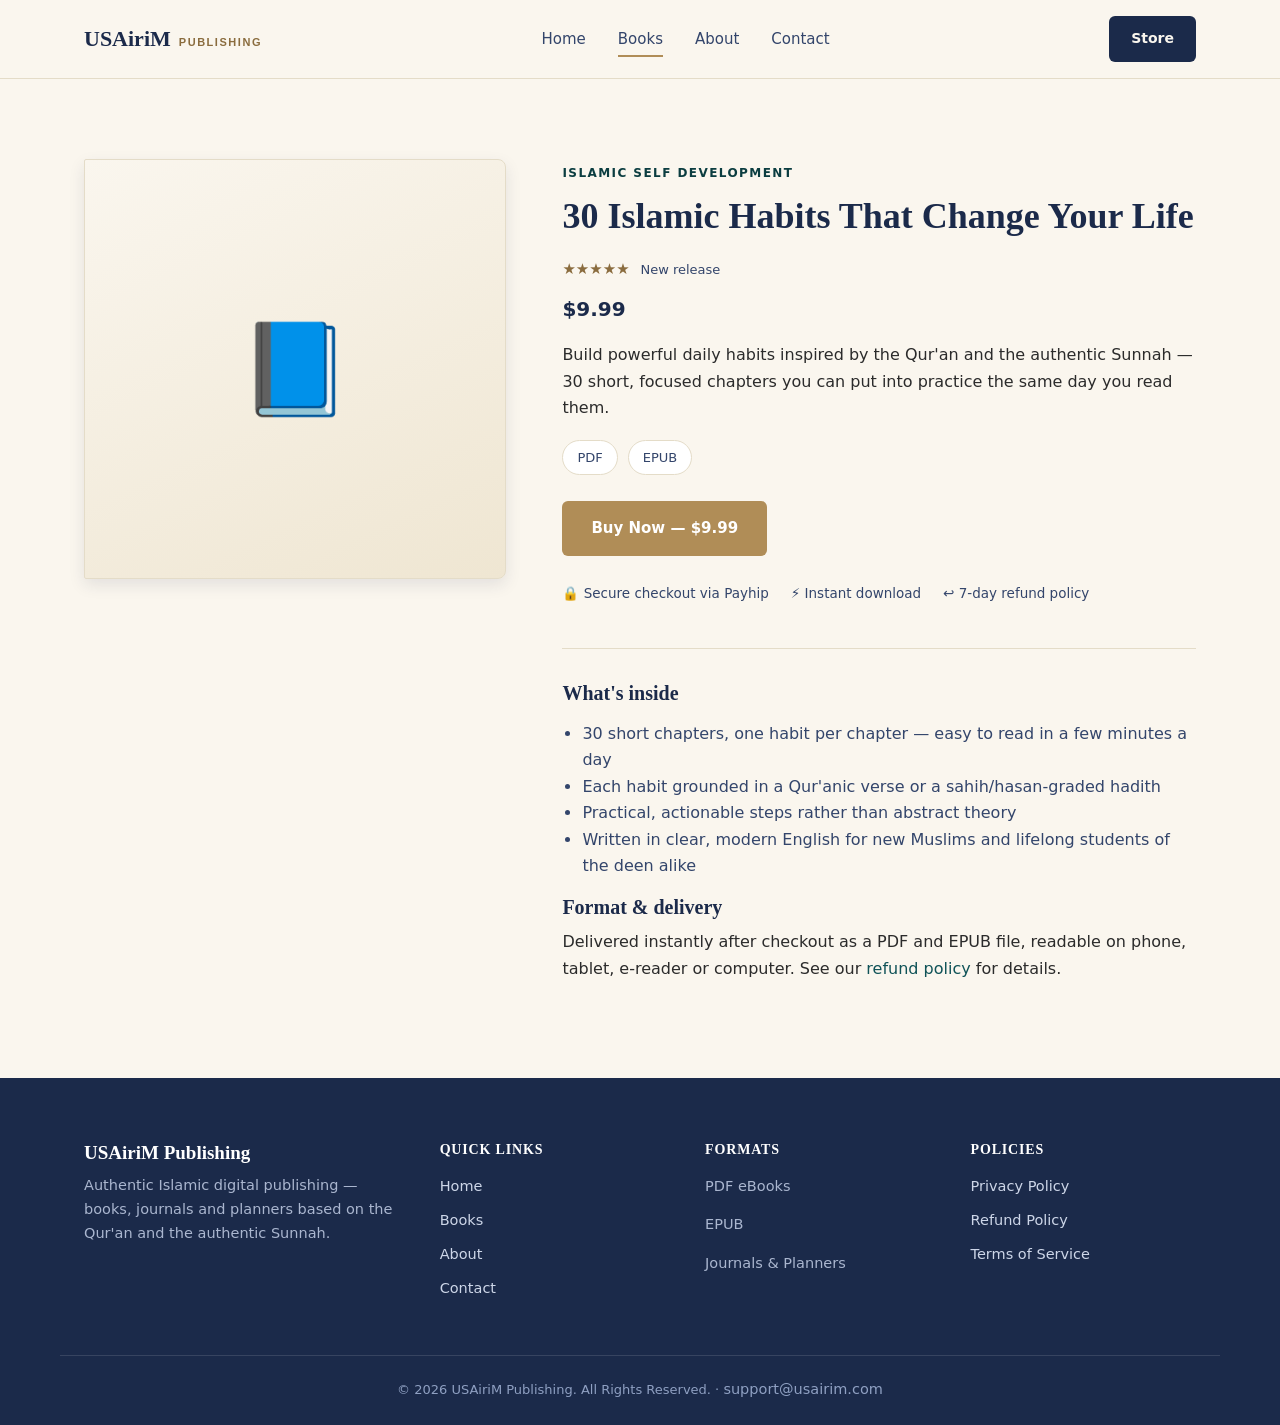
==== 30-islamic-habits.html @ 6bc5215e "Add files via upload" ====
<!DOCTYPE html>
<html lang="en">
<head>
<meta charset="UTF-8">
<meta name="viewport" content="width=device-width, initial-scale=1.0">
<title>30 Islamic Habits That Change Your Life | USAiriM Publishing</title>
<meta name="description" content="A practical, day-by-day guide to building lasting Islamic habits through the Qur'an and authentic Sunnah. Instant PDF/EPUB download — $9.99.">
<link rel="canonical" href="https://usairim.pages.dev/30-islamic-habits.html">
<meta name="robots" content="index, follow">
<meta property="og:type" content="book">
<meta property="og:title" content="30 Islamic Habits That Change Your Life">
<meta property="og:description" content="A practical, day-by-day guide to building lasting Islamic habits through the Qur'an and authentic Sunnah.">
<meta property="og:url" content="https://usairim.pages.dev/30-islamic-habits.html">
<link rel="icon" href="favicon.svg" type="image/svg+xml">
<link rel="stylesheet" href="style.css">

<script type="application/ld+json">
{
  "@context": "https://schema.org",
  "@type": "Book",
  "name": "30 Islamic Habits That Change Your Life",
  "author": { "@type": "Organization", "name": "USAiriM Publishing" },
  "inLanguage": "en",
  "bookFormat": "https://schema.org/EBook",
  "offers": {
    "@type": "Offer",
    "price": "9.99",
    "priceCurrency": "USD",
    "availability": "https://schema.org/InStock",
    "url": "https://payhip.com/USAiriM"
  }
}
</script>
</head>

<body>

<header class="header">
  <div class="container">
    <a href="index.html" class="logo">USAiriM <span>Publishing</span></a>
    <button class="nav-toggle" aria-label="Open menu" aria-expanded="false" id="navToggle">☰</button>
    <nav class="nav" id="siteNav">
      <a href="index.html">Home</a>
      <a href="books.html" class="active">Books</a>
      <a href="about.html">About</a>
      <a href="contact.html">Contact</a>
    </nav>
    <a href="https://payhip.com/USAiriM" class="nav-btn">Store</a>
  </div>
</header>

<section class="product-page">
  <div class="container product-grid">

    <div class="product-image">
      <div class="book-cover" aria-hidden="true">📘</div>
    </div>

    <div class="product-info">
      <span class="product-category">Islamic Self Development</span>
      <h1>30 Islamic Habits That Change Your Life</h1>
      <div class="rating">★★★★★ <span>New release</span></div>
      <p class="price">$9.99</p>
      <p>Build powerful daily habits inspired by the Qur'an and the authentic Sunnah — 30 short, focused chapters you can put into practice the same day you read them.</p>
      <div class="formats">
        <span>PDF</span>
        <span>EPUB</span>
      </div>
      <a href="https://payhip.com/USAiriM" class="buy-now">Buy Now — $9.99</a>

      <div class="trust-row">
        <span>🔒 Secure checkout via Payhip</span>
        <span>⚡ Instant download</span>
        <span>↩️ 7-day refund policy</span>
      </div>

      <div class="product-details">
        <h2>What's inside</h2>
        <ul>
          <li>30 short chapters, one habit per chapter — easy to read in a few minutes a day</li>
          <li>Each habit grounded in a Qur'anic verse or a sahih/hasan-graded hadith</li>
          <li>Practical, actionable steps rather than abstract theory</li>
          <li>Written in clear, modern English for new Muslims and lifelong students of the deen alike</li>
        </ul>
        <h2>Format &amp; delivery</h2>
        <p>Delivered instantly after checkout as a PDF and EPUB file, readable on phone, tablet, e-reader or computer. See our <a href="refund-policy.html">refund policy</a> for details.</p>
      </div>
    </div>

  </div>
</section>

<footer class="footer">
  <div class="container footer-grid">
    <div>
      <h3>USAiriM Publishing</h3>
      <p>Authentic Islamic digital publishing — books, journals and planners based on the Qur'an and the authentic Sunnah.</p>
    </div>
    <div>
      <h4>Quick Links</h4>
      <a href="index.html">Home</a>
      <a href="books.html">Books</a>
      <a href="about.html">About</a>
      <a href="contact.html">Contact</a>
    </div>
    <div>
      <h4>Formats</h4>
      <p>PDF eBooks</p>
      <p>EPUB</p>
      <p>Journals &amp; Planners</p>
    </div>
    <div>
      <h4>Policies</h4>
      <a href="privacy-policy.html">Privacy Policy</a>
      <a href="refund-policy.html">Refund Policy</a>
      <a href="terms.html">Terms of Service</a>
    </div>
  </div>
  <div class="container copyright">
    © 2026 USAiriM Publishing. All Rights Reserved. · <a href="mailto:support@usairim.com">support@usairim.com</a>
  </div>
</footer>

<script src="js/main.js"></script>
</body>
</html>
---- style.css ----
/* =========================================================
   USAiriM Publishing — stylesheet
   Design tokens
   ========================================================= */
:root{
  --ink:#1B2A4A;          /* primary heading / dark ink */
  --ink-soft:#33456b;
  --parchment:#FAF6EE;    /* page background, warm paper */
  --parchment-deep:#F1EAD9;
  --gold:#B08D57;         /* manuscript-gold accent, used sparingly */
  --gold-deep:#8a6c3e;
  --teal:#0F5257;         /* secondary accent, links/icons */
  --teal-deep:#0b3d40;
  --charcoal:#2B2B2B;     /* body text */
  --clay:#B5482F;         /* rare accent: bestseller ribbon only */
  --line:#E4DCC8;
  --radius:6px;
  --shadow:0 10px 30px rgba(27,42,74,0.08);
  --shadow-lift:0 16px 40px rgba(27,42,74,0.14);
  --maxw:1160px;
}

@font-face{ /* system-safe fallbacks act as our type stack */
}

*,*::before,*::after{box-sizing:border-box;}
html{scroll-behavior:smooth;}
body{
  margin:0;
  background:var(--parchment);
  color:var(--charcoal);
  font-family:"Inter","Segoe UI",system-ui,-apple-system,sans-serif;
  font-size:16px;
  line-height:1.65;
  -webkit-font-smoothing:antialiased;
}
h1,h2,h3,h4{
  font-family:"Georgia","Iowan Old Style","Palatino Linotype",serif;
  color:var(--ink);
  line-height:1.2;
  margin:0 0 .5em;
  font-weight:600;
}
p{margin:0 0 1em;}
a{color:var(--teal);text-decoration:none;}
img{max-width:100%;display:block;}
:focus-visible{outline:3px solid var(--gold);outline-offset:2px;}

.container{max-width:var(--maxw);margin:0 auto;padding:0 24px;}

/* eyebrow / label */
.eyebrow{
  display:inline-block;
  font-family:"Inter",sans-serif;
  font-size:12px;
  letter-spacing:.16em;
  text-transform:uppercase;
  color:var(--gold-deep);
  font-weight:700;
  margin-bottom:10px;
}

/* =========================================================
   Header
   ========================================================= */
.header{
  background:var(--parchment);
  border-bottom:1px solid var(--line);
  position:sticky;
  top:0;
  z-index:50;
}
.header .container{
  display:flex;
  align-items:center;
  justify-content:space-between;
  min-height:78px;
}
.logo{
  font-family:"Georgia",serif;
  font-size:22px;
  font-weight:700;
  color:var(--ink);
  display:flex;
  align-items:baseline;
  gap:8px;
}
.logo span{
  font-family:"Inter",sans-serif;
  font-size:11px;
  letter-spacing:.14em;
  text-transform:uppercase;
  color:var(--gold-deep);
  font-weight:600;
}
.nav{display:flex;align-items:center;gap:32px;}
.nav a{
  color:var(--ink-soft);
  font-size:15px;
  font-weight:500;
  position:relative;
  padding:6px 0;
}
.nav a::after{
  content:"";
  position:absolute;left:0;right:0;bottom:0;
  height:2px;background:var(--gold);
  transform:scaleX(0);transform-origin:left;
  transition:transform .2s ease;
}
.nav a:hover::after,.nav a.active::after{transform:scaleX(1);}
.nav-btn{
  background:var(--ink);
  color:var(--parchment) !important;
  padding:11px 22px;
  border-radius:var(--radius);
  font-size:14px;
  font-weight:600;
  transition:background .2s ease;
}
.nav-btn:hover{background:var(--teal-deep);}
.nav-toggle{display:none;}

@media (max-width:760px){
  .nav{
    position:absolute;top:78px;left:0;right:0;
    background:var(--parchment);
    border-bottom:1px solid var(--line);
    flex-direction:column;
    align-items:flex-start;
    gap:0;
    padding:8px 24px 16px;
    display:none;
  }
  .nav.open{display:flex;}
  .nav a{width:100%;padding:12px 0;}
  .nav-toggle{
    display:inline-flex;
    background:none;border:none;
    font-size:26px;color:var(--ink);
    cursor:pointer;
  }
}

/* =========================================================
   Hero
   ========================================================= */
.hero{
  padding:72px 0 88px;
  border-bottom:1px solid var(--line);
}
.hero-grid{
  display:grid;
  grid-template-columns:1.1fr .9fr;
  gap:56px;
  align-items:center;
}
.hero-badge{
  display:inline-block;
  font-size:12px;
  letter-spacing:.14em;
  text-transform:uppercase;
  font-weight:700;
  color:var(--teal-deep);
  background:#e8f1f0;
  border:1px solid #cfe3e1;
  padding:6px 14px;
  border-radius:999px;
  margin-bottom:22px;
}
.hero h1{
  font-size:clamp(34px,5vw,54px);
  letter-spacing:-.01em;
}
.hero p{
  font-size:18px;
  color:var(--ink-soft);
  max-width:46ch;
  margin-top:18px;
}
.hero-buttons{display:flex;gap:16px;margin-top:32px;flex-wrap:wrap;}
.btn-primary,.btn-secondary,.btn,.buy-btn,.buy-now,.button{
  display:inline-block;
  padding:14px 28px;
  border-radius:var(--radius);
  font-weight:600;
  font-size:15px;
  cursor:pointer;
  border:1px solid transparent;
  transition:transform .15s ease, background .2s ease, color .2s ease;
}
.btn-primary,.buy-btn,.buy-now,.button,.btn{
  background:var(--gold);
  color:#fff !important;
}
.btn-primary:hover,.buy-btn:hover,.buy-now:hover,.button:hover,.btn:hover{
  background:var(--gold-deep);
  transform:translateY(-1px);
}
.btn-secondary{
  background:transparent;
  color:var(--ink) !important;
  border-color:var(--ink);
}
.btn-secondary:hover{background:var(--ink);color:var(--parchment) !important;}
.btn[disabled],.buy-btn.disabled,.buy-btn[aria-disabled="true"]{
  background:#ddd3c0;color:#8a7f68 !important;cursor:not-allowed;
  pointer-events:none;
}

/* Manuscript-page hero visual (signature element) */
.hero-image{display:flex;justify-content:center;}
.book-mockup{
  position:relative;
  width:230px;height:320px;
  background:linear-gradient(155deg,#ffffff,#f3ede0);
  border:1px solid var(--line);
  border-radius:2px 10px 10px 2px;
  box-shadow:var(--shadow-lift);
  display:flex;align-items:center;justify-content:center;
  font-size:60px;
  transform:rotate(-3deg);
}
.book-mockup::before{ /* spine */
  content:"";
  position:absolute;left:0;top:0;bottom:0;width:14px;
  background:linear-gradient(90deg,var(--ink),var(--ink-soft));
  border-radius:2px 0 0 2px;
}
.book-mockup::after{ /* folded corner, ties to the manuscript motif */
  content:"";
  position:absolute;right:0;bottom:0;
  width:0;height:0;
  border-style:solid;
  border-width:0 0 34px 34px;
  border-color:transparent transparent var(--parchment-deep) transparent;
  filter:drop-shadow(-2px -2px 2px rgba(0,0,0,.08));
}

/* =========================================================
   Section scaffolding
   ========================================================= */
.section,.featured,.discover,.testimonials,.newsletter,.stats,.product-page{
  padding:80px 0;
}
.featured{border-bottom:1px solid var(--line);}
.discover{background:var(--parchment-deep);border-bottom:1px solid var(--line);}
.section-title{max-width:640px;margin:0 auto 48px;text-align:center;}
.section-title span{
  font-size:12px;letter-spacing:.16em;text-transform:uppercase;
  color:var(--gold-deep);font-weight:700;
}
.section-title h2{font-size:clamp(26px,3.4vw,36px);margin-top:8px;}
.section-title p{color:var(--ink-soft);margin-top:10px;}

/* =========================================================
   Book cards / grid
   ========================================================= */
.book-grid,.books-grid{
  display:grid;
  grid-template-columns:repeat(auto-fit,minmax(240px,1fr));
  gap:28px;
}
.book-card{
  position:relative;
  background:#fff;
  border:1px solid var(--line);
  border-radius:var(--radius);
  padding:28px;
  text-align:center;
  box-shadow:var(--shadow);
  transition:transform .2s ease, box-shadow .2s ease;
  display:flex;flex-direction:column;
  overflow:hidden;
}
.book-card:hover{transform:translateY(-4px);box-shadow:var(--shadow-lift);}
.book-card::before{ /* dog-eared corner — recurring manuscript motif */
  content:"";
  position:absolute;top:0;right:0;
  width:0;height:0;
  border-style:solid;
  border-width:0 22px 22px 0;
  border-color:transparent var(--parchment-deep) transparent transparent;
}
.book-cover{
  width:120px;height:168px;
  margin:0 auto 20px;
  background:linear-gradient(155deg,var(--parchment),#efe6d2);
  border:1px solid var(--line);
  border-radius:2px 8px 8px 2px;
  display:flex;align-items:center;justify-content:center;
  font-size:44px;
  box-shadow:0 6px 16px rgba(27,42,74,.10);
}
.book-card h3{font-size:19px;margin-bottom:8px;}
.book-card p{color:var(--ink-soft);font-size:14.5px;flex-grow:1;}
.book-card img{
  width:120px;height:168px;object-fit:cover;margin:0 auto 20px;
  border-radius:2px 8px 8px 2px;border:1px solid var(--line);
}
.ribbon{
  position:absolute;top:16px;left:-34px;
  background:var(--clay);color:#fff;
  font-size:11px;font-weight:700;letter-spacing:.06em;text-transform:uppercase;
  padding:5px 40px;
  transform:rotate(-45deg);
  box-shadow:0 2px 6px rgba(0,0,0,.15);
}
.price{font-size:20px;font-weight:700;color:var(--ink);margin:10px 0 16px;}

/* =========================================================
   Discover / search / categories
   ========================================================= */
.search-box{
  max-width:520px;margin:0 auto 44px;
  display:flex;gap:10px;
}
.search-box input,#searchInput{
  flex:1;padding:14px 16px;
  border:1px solid var(--line);border-radius:var(--radius);
  font-size:15px;background:#fff;
}
.search-box select,#categoryFilter{
  padding:14px 16px;border:1px solid var(--line);border-radius:var(--radius);
  background:#fff;font-size:15px;
}
.search-box button{
  background:var(--teal);color:#fff;border:none;
  padding:0 24px;border-radius:var(--radius);font-weight:600;cursor:pointer;
}
.search-box button:hover{background:var(--teal-deep);}
.categories{
  display:grid;grid-template-columns:repeat(auto-fit,minmax(150px,1fr));
  gap:20px;
}
.category-card{
  background:#fff;border:1px solid var(--line);border-radius:var(--radius);
  padding:26px 12px;text-align:center;font-size:34px;
  transition:transform .15s ease, border-color .15s ease;
  cursor:default;
}
.category-card h3{font-size:14.5px;margin-top:10px;color:var(--ink);}
.category-card:hover{transform:translateY(-3px);border-color:var(--gold);}
#noResults{display:none;text-align:center;color:var(--ink-soft);padding:20px 0;}

/* =========================================================
   Product / single book page
   ========================================================= */
.product-grid{
  display:grid;grid-template-columns:.8fr 1.2fr;gap:56px;align-items:start;
}
.product-image .book-cover{width:100%;height:420px;font-size:90px;}
.product-category{
  font-size:12px;letter-spacing:.12em;text-transform:uppercase;
  color:var(--teal-deep);font-weight:700;
}
.product-info h1{margin-top:10px;font-size:clamp(26px,3.6vw,36px);}
.rating{color:var(--gold-deep);font-size:15px;margin:12px 0;}
.rating span{color:var(--ink-soft);font-size:13px;margin-left:6px;}
.formats{display:flex;gap:10px;margin:18px 0 26px;flex-wrap:wrap;}
.formats span{
  border:1px solid var(--line);padding:6px 14px;border-radius:999px;
  font-size:13px;color:var(--ink-soft);background:#fff;
}
.product-info .price{margin-top:0;}
.trust-row{
  display:flex;gap:22px;flex-wrap:wrap;margin-top:26px;
  font-size:13.5px;color:var(--ink-soft);
}
.trust-row span{display:flex;align-items:center;gap:6px;}
.product-details{margin-top:44px;border-top:1px solid var(--line);padding-top:32px;}
.product-details h2{font-size:20px;}
.product-details ul{padding-left:20px;color:var(--ink-soft);}

/* =========================================================
   Testimonials
   ========================================================= */
.testimonials{background:var(--parchment-deep);}
.testimonial-grid{
  display:grid;grid-template-columns:repeat(auto-fit,minmax(260px,1fr));
  gap:26px;
}
.testimonial-card{
  background:#fff;border:1px solid var(--line);border-radius:var(--radius);
  padding:30px;box-shadow:var(--shadow);position:relative;
}
.testimonial-card p{font-style:italic;color:var(--ink-soft);}
.testimonial-card h4{font-size:14px;margin-top:14px;color:var(--gold-deep);}

/* =========================================================
   Newsletter
   ========================================================= */
.newsletter{text-align:center;}
.newsletter-form{
  display:flex;gap:12px;justify-content:center;max-width:480px;margin:28px auto 0;
  flex-wrap:wrap;
}
.newsletter-form input{
  flex:1;min-width:220px;padding:14px 16px;border:1px solid var(--line);
  border-radius:var(--radius);font-size:15px;
}
.newsletter-form button{
  background:var(--ink);color:#fff;border:none;padding:0 26px;
  border-radius:var(--radius);font-weight:600;cursor:pointer;
}
.newsletter-form button:hover{background:var(--teal-deep);}
.form-note{font-size:13px;color:var(--ink-soft);margin-top:14px;}

/* =========================================================
   Static content pages (About / Contact / Legal)
   ========================================================= */
.page-hero{padding:64px 0 20px;text-align:center;}
.page-hero h1{font-size:clamp(28px,4vw,42px);}
.content-block{max-width:760px;margin:0 auto;padding:20px 24px 80px;}
.content-block h2{margin-top:40px;font-size:22px;}
.content-block ul{color:var(--ink-soft);}
.founder{
  display:grid;grid-template-columns:auto 1fr;gap:24px;align-items:center;
  background:#fff;border:1px solid var(--line);border-radius:var(--radius);
  padding:28px;margin-top:36px;box-shadow:var(--shadow);
}
.founder-badge{
  width:74px;height:74px;border-radius:50%;
  background:linear-gradient(155deg,var(--teal),var(--teal-deep));
  color:#fff;display:flex;align-items:center;justify-content:center;
  font-size:28px;flex-shrink:0;
}
.contact-grid{
  display:grid;grid-template-columns:1fr 1fr;gap:48px;
  max-width:900px;margin:0 auto;padding:0 24px 80px;
}
.contact-card{
  background:#fff;border:1px solid var(--line);border-radius:var(--radius);
  padding:28px;box-shadow:var(--shadow);
}
.contact-card h3{font-size:16px;}
.contact-form label{display:block;font-size:14px;font-weight:600;margin:16px 0 6px;color:var(--ink);}
.contact-form input,.contact-form textarea{
  width:100%;padding:12px 14px;border:1px solid var(--line);border-radius:var(--radius);
  font-family:inherit;font-size:15px;background:var(--parchment);
}
.contact-form textarea{resize:vertical;min-height:120px;}
.contact-form button{margin-top:20px;border:none;cursor:pointer;}
.faq-item{border-bottom:1px solid var(--line);padding:18px 0;}
.faq-item h3{font-size:16px;margin-bottom:8px;}

/* =========================================================
   Footer
   ========================================================= */
.footer{
  background:var(--ink);
  color:#cdd6e8;
  padding:64px 0 24px;
}
.footer-grid{
  display:grid;grid-template-columns:1.4fr 1fr 1fr 1fr;gap:40px;
}
.footer h3{color:#fff;font-size:19px;}
.footer h4{color:#fff;font-size:14px;letter-spacing:.06em;text-transform:uppercase;margin-bottom:16px;}
.footer p{color:#aab6cf;font-size:14.5px;}
.footer a{
  display:block;color:#cdd6e8;font-size:14.5px;margin-bottom:10px;
}
.footer a:hover{color:var(--gold);}
.copyright{
  border-top:1px solid rgba(255,255,255,.12);
  margin-top:44px;padding-top:22px;
  text-align:center;font-size:13px;color:#8fa0c2;
}
.copyright a{display:inline;color:#8fa0c2;}
.copyright a:hover{color:var(--gold);}

/* =========================================================
   Responsive
   ========================================================= */
@media (max-width:900px){
  .hero-grid{grid-template-columns:1fr;}
  .hero-image{order:-1;}
  .product-grid{grid-template-columns:1fr;}
  .footer-grid{grid-template-columns:1fr 1fr;}
  .contact-grid{grid-template-columns:1fr;}
}
@media (max-width:600px){
  .footer-grid{grid-template-columns:1fr;}
  .search-box{flex-direction:column;}
}
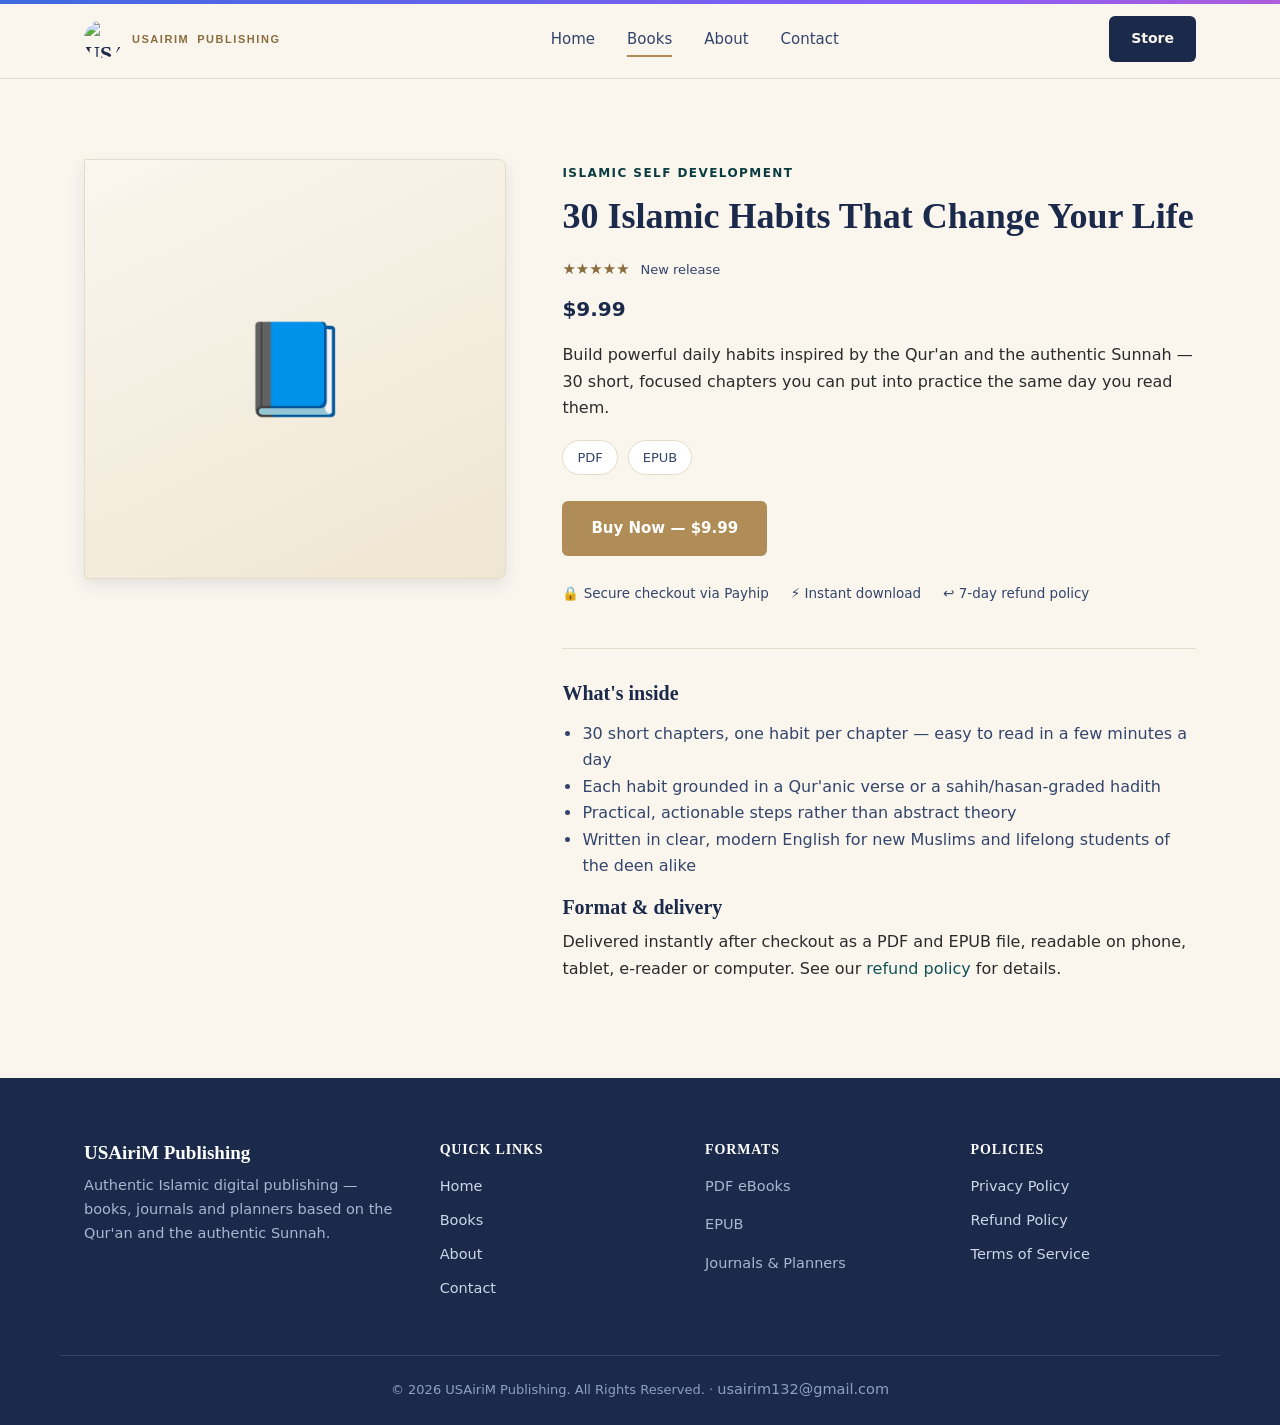
==== commit 4dcc1ab1: "Add files via upload" ====
--- a/30-islamic-habits.html
+++ b/30-islamic-habits.html
@@ -36,8 +36,12 @@
 <body>
 
 <header class="header">
+  <div class="rainbow-bar"></div>
   <div class="container">
-    <a href="index.html" class="logo">USAiriM <span>Publishing</span></a>
+    <a href="index.html" class="logo">
+      <img src="images/logo.png" alt="USAiriM Publishing logo">
+      <span class="wordmark">USAiriM <span>Publishing</span></span>
+    </a>
     <button class="nav-toggle" aria-label="Open menu" aria-expanded="false" id="navToggle">☰</button>
     <nav class="nav" id="siteNav">
       <a href="index.html">Home</a>
@@ -117,7 +121,7 @@
     </div>
   </div>
   <div class="container copyright">
-    © 2026 USAiriM Publishing. All Rights Reserved. · <a href="mailto:support@usairim.com">support@usairim.com</a>
+    © 2026 USAiriM Publishing. All Rights Reserved. · <a href="mailto:usairim132@gmail.com">usairim132@gmail.com</a>
   </div>
 </footer>
 
--- a/style.css
+++ b/style.css
@@ -18,6 +18,32 @@
   --shadow:0 10px 30px rgba(27,42,74,0.08);
   --shadow-lift:0 16px 40px rgba(27,42,74,0.14);
   --maxw:1160px;
+
+  /* Animated multi-colour accent gradient (blue/purple/pink/yellow)
+     Used on accents only, not as a full-page wash, so the
+     bookstore stays readable and professional. */
+  --rainbow: linear-gradient(100deg,#3E6BE0,#8B5CF6,#EC5FA3,#F5B942,#3E6BE0);
+}
+
+@keyframes rainbowShift{
+  0%{background-position:0% 50%;}
+  100%{background-position:200% 50%;}
+}
+
+.rainbow-text{
+  background:var(--rainbow);
+  background-size:300% 300%;
+  -webkit-background-clip:text;
+  background-clip:text;
+  color:transparent;
+  animation:rainbowShift 8s linear infinite;
+}
+.rainbow-bar{
+  height:4px;
+  width:100%;
+  background:var(--rainbow);
+  background-size:300% 300%;
+  animation:rainbowShift 6s linear infinite;
 }
 
 @font-face{ /* system-safe fallbacks act as our type stack */
@@ -70,6 +96,7 @@
   top:0;
   z-index:50;
 }
+.header .rainbow-bar{position:absolute;top:0;left:0;right:0;}
 .header .container{
   display:flex;
   align-items:center;
@@ -82,9 +109,15 @@
   font-weight:700;
   color:var(--ink);
   display:flex;
-  align-items:baseline;
-  gap:8px;
-}
+  align-items:center;
+  gap:10px;
+}
+.logo img{
+  width:38px;height:38px;
+  border-radius:50%;
+  flex-shrink:0;
+}
+.logo .wordmark{display:flex;align-items:baseline;gap:8px;}
 .logo span{
   font-family:"Inter",sans-serif;
   font-size:11px;
@@ -274,6 +307,15 @@
   overflow:hidden;
 }
 .book-card:hover{transform:translateY(-4px);box-shadow:var(--shadow-lift);}
+.book-card{border-top:3px solid transparent;}
+.book-card:hover{
+  border-top-color:transparent;
+  background-image:linear-gradient(#fff,#fff),var(--rainbow);
+  background-origin:border-box;
+  background-clip:padding-box, border-box;
+  background-size:100% 100%, 300% 300%;
+  animation:rainbowShift 6s linear infinite;
+}
 .book-card::before{ /* dog-eared corner — recurring manuscript motif */
   content:"";
   position:absolute;top:0;right:0;
@@ -340,7 +382,15 @@
   cursor:default;
 }
 .category-card h3{font-size:14.5px;margin-top:10px;color:var(--ink);}
-.category-card:hover{transform:translateY(-3px);border-color:var(--gold);}
+.category-card:hover{
+  transform:translateY(-3px);
+  border-color:transparent;
+  background-image:linear-gradient(#fff,#fff),var(--rainbow);
+  background-origin:border-box;
+  background-clip:padding-box, border-box;
+  background-size:100% 100%, 300% 300%;
+  animation:rainbowShift 6s linear infinite;
+}
 #noResults{display:none;text-align:center;color:var(--ink-soft);padding:20px 0;}
 
 /* =========================================================
@@ -350,6 +400,11 @@
   display:grid;grid-template-columns:.8fr 1.2fr;gap:56px;align-items:start;
 }
 .product-image .book-cover{width:100%;height:420px;font-size:90px;}
+.product-image img{
+  width:100%;height:420px;object-fit:cover;
+  border-radius:2px 8px 8px 2px;border:1px solid var(--line);
+  box-shadow:var(--shadow-lift);
+}
 .product-category{
   font-size:12px;letter-spacing:.12em;text-transform:uppercase;
   color:var(--teal-deep);font-weight:700;
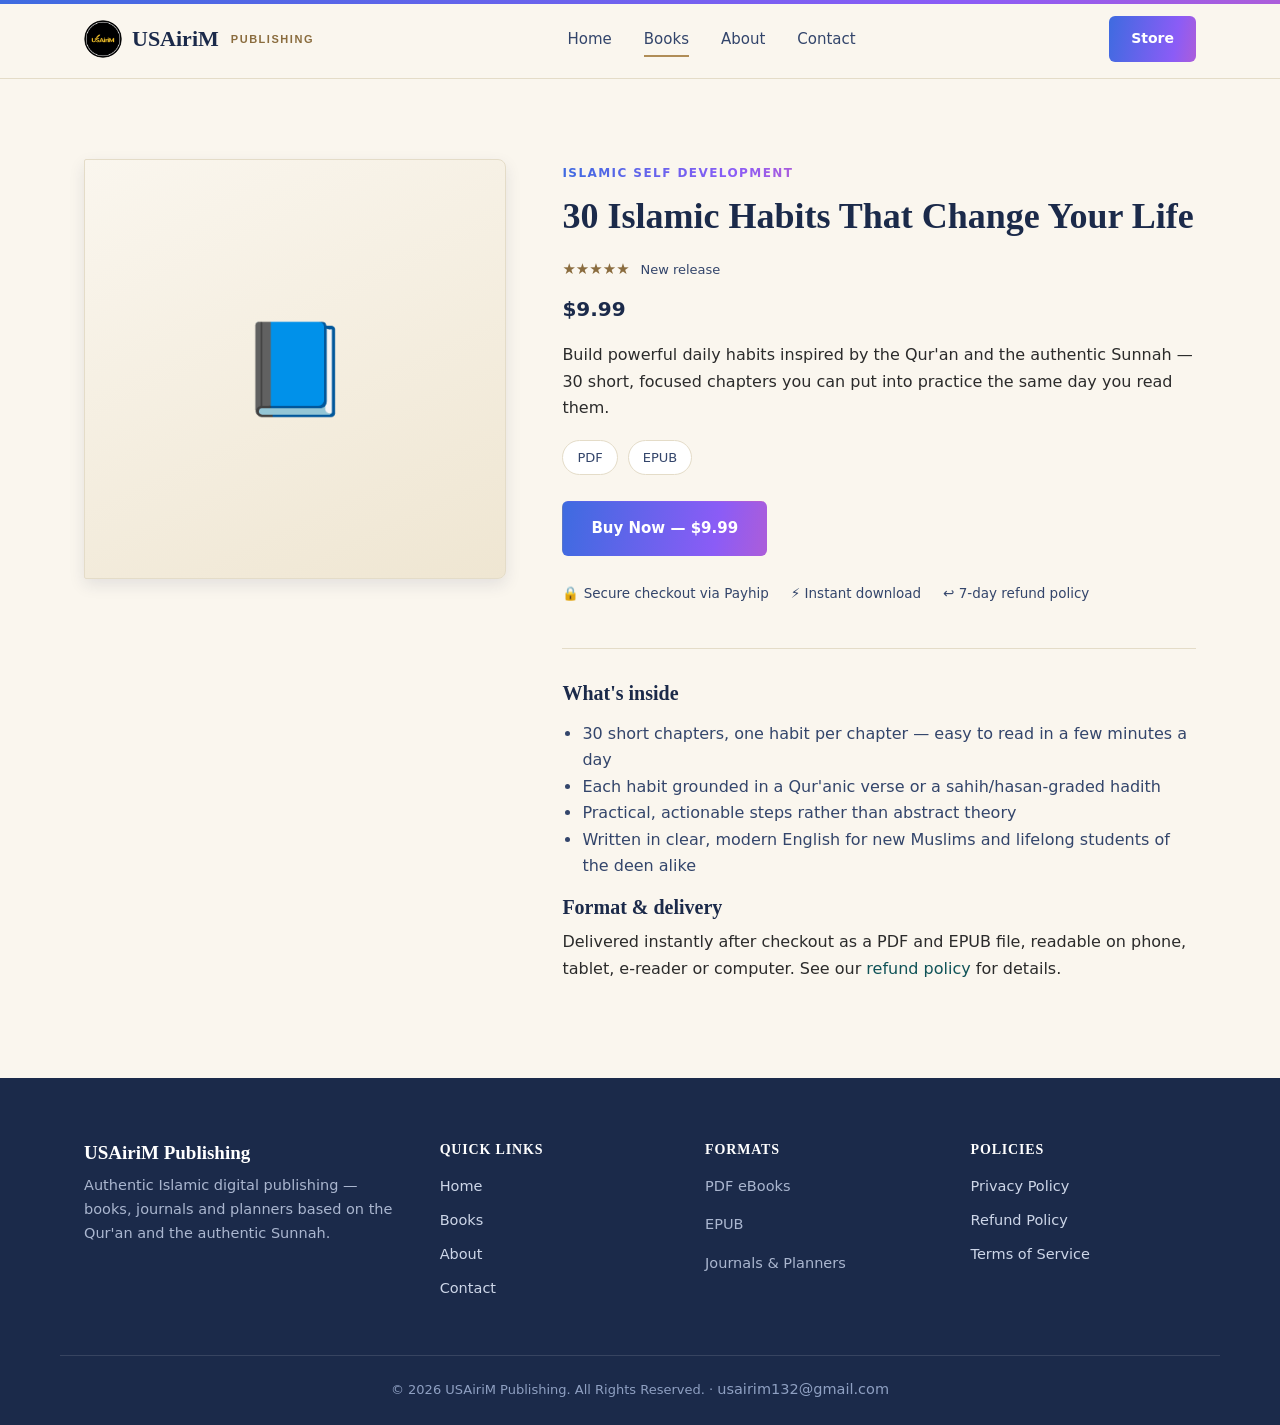
==== commit 3f97b859: "Add files via upload" ====
--- a/30-islamic-habits.html
+++ b/30-islamic-habits.html
@@ -31,6 +31,23 @@
   }
 }
 </script>
+<!-- Google tag (gtag.js) -->
+<script async src="https://www.googletagmanager.com/gtag/js?id=G-6FCN0698L6"></script>
+<script>
+  window.dataLayer = window.dataLayer || [];
+  function gtag(){dataLayer.push(arguments);}
+  gtag('js', new Date());
+
+  gtag('config', 'G-6FCN0698L6');
+</script>
+
+<script type="text/javascript">
+    (function(c,l,a,r,i,t,y){
+        c[a]=c[a]||function(){(c[a].q=c[a].q||[]).push(arguments)};
+        t=l.createElement(r);t.async=1;t.src="https://www.clarity.ms/tag/"+i;
+        y=l.getElementsByTagName(r)[0];y.parentNode.insertBefore(t,y);
+    })(window, document, "clarity", "script", "xih6525dao");
+</script>
 </head>
 
 <body>
@@ -39,8 +56,8 @@
   <div class="rainbow-bar"></div>
   <div class="container">
     <a href="index.html" class="logo">
-      <img src="images/logo.png" alt="USAiriM Publishing logo">
-      <span class="wordmark">USAiriM <span>Publishing</span></span>
+      <span class="logo-mark" role="img" aria-label="USAiriM Publishing logo"></span>
+      <span class="logo-name">USAiriM</span><span class="logo-tag">Publishing</span>
     </a>
     <button class="nav-toggle" aria-label="Open menu" aria-expanded="false" id="navToggle">☰</button>
     <nav class="nav" id="siteNav">
--- a/style.css
+++ b/style.css
@@ -81,9 +81,14 @@
   font-size:12px;
   letter-spacing:.16em;
   text-transform:uppercase;
-  color:var(--gold-deep);
   font-weight:700;
   margin-bottom:10px;
+  background:var(--rainbow);
+  background-size:300% 300%;
+  -webkit-background-clip:text;
+  background-clip:text;
+  color:transparent;
+  animation:rainbowShift 8s linear infinite;
 }
 
 /* =========================================================
@@ -112,19 +117,29 @@
   align-items:center;
   gap:10px;
 }
-.logo img{
+.logo-mark{
   width:38px;height:38px;
   border-radius:50%;
   flex-shrink:0;
-}
-.logo .wordmark{display:flex;align-items:baseline;gap:8px;}
-.logo span{
+  display:inline-block;
+  background-image:url("[data-uri]");
+  background-size:cover;
+  background-position:center;
+}
+.logo-name{
+  font-family:"Georgia",serif;
+  font-size:22px;
+  font-weight:700;
+  color:var(--ink);
+}
+.logo-tag{
   font-family:"Inter",sans-serif;
   font-size:11px;
   letter-spacing:.14em;
   text-transform:uppercase;
   color:var(--gold-deep);
   font-weight:600;
+  margin-left:2px;
 }
 .nav{display:flex;align-items:center;gap:32px;}
 .nav a{
@@ -143,15 +158,17 @@
 }
 .nav a:hover::after,.nav a.active::after{transform:scaleX(1);}
 .nav-btn{
-  background:var(--ink);
-  color:var(--parchment) !important;
+  background:var(--rainbow);
+  background-size:300% 300%;
+  animation:rainbowShift 8s linear infinite;
+  color:#fff !important;
   padding:11px 22px;
   border-radius:var(--radius);
   font-size:14px;
   font-weight:600;
-  transition:background .2s ease;
-}
-.nav-btn:hover{background:var(--teal-deep);}
+  transition:filter .2s ease;
+}
+.nav-btn:hover{filter:brightness(0.92);}
 .nav-toggle{display:none;}
 
 @media (max-width:760px){
@@ -195,11 +212,15 @@
   text-transform:uppercase;
   font-weight:700;
   color:var(--teal-deep);
-  background:#e8f1f0;
-  border:1px solid #cfe3e1;
   padding:6px 14px;
   border-radius:999px;
   margin-bottom:22px;
+  border:2px solid transparent;
+  background-image:linear-gradient(#fff,#fff),var(--rainbow);
+  background-origin:border-box;
+  background-clip:padding-box, border-box;
+  background-size:100% 100%, 300% 300%;
+  animation:rainbowShift 6s linear infinite;
 }
 .hero h1{
   font-size:clamp(34px,5vw,54px);
@@ -223,11 +244,13 @@
   transition:transform .15s ease, background .2s ease, color .2s ease;
 }
 .btn-primary,.buy-btn,.buy-now,.button,.btn{
-  background:var(--gold);
+  background:var(--rainbow);
+  background-size:300% 300%;
+  animation:rainbowShift 8s linear infinite;
   color:#fff !important;
 }
 .btn-primary:hover,.buy-btn:hover,.buy-now:hover,.button:hover,.btn:hover{
-  background:var(--gold-deep);
+  filter:brightness(0.93);
   transform:translateY(-1px);
 }
 .btn-secondary{
@@ -243,6 +266,14 @@
 
 /* Manuscript-page hero visual (signature element) */
 .hero-image{display:flex;justify-content:center;}
+.hero-illustration{
+  width:280px;
+  border-radius:2px 10px 10px 2px;
+  overflow:hidden;
+  box-shadow:var(--shadow-lift);
+  transform:rotate(-2deg);
+}
+.hero-illustration svg{display:block;width:100%;height:auto;}
 .book-mockup{
   position:relative;
   width:230px;height:320px;
@@ -280,8 +311,14 @@
 .discover{background:var(--parchment-deep);border-bottom:1px solid var(--line);}
 .section-title{max-width:640px;margin:0 auto 48px;text-align:center;}
 .section-title span{
-  font-size:12px;letter-spacing:.16em;text-transform:uppercase;
-  color:var(--gold-deep);font-weight:700;
+  font-size:12px;letter-spacing:.16em;text-transform:uppercase;font-weight:700;
+  display:inline-block;
+  background:var(--rainbow);
+  background-size:300% 300%;
+  -webkit-background-clip:text;
+  background-clip:text;
+  color:transparent;
+  animation:rainbowShift 8s linear infinite;
 }
 .section-title h2{font-size:clamp(26px,3.4vw,36px);margin-top:8px;}
 .section-title p{color:var(--ink-soft);margin-top:10px;}
@@ -406,8 +443,14 @@
   box-shadow:var(--shadow-lift);
 }
 .product-category{
-  font-size:12px;letter-spacing:.12em;text-transform:uppercase;
-  color:var(--teal-deep);font-weight:700;
+  font-size:12px;letter-spacing:.12em;text-transform:uppercase;font-weight:700;
+  display:inline-block;
+  background:var(--rainbow);
+  background-size:300% 300%;
+  -webkit-background-clip:text;
+  background-clip:text;
+  color:transparent;
+  animation:rainbowShift 8s linear infinite;
 }
 .product-info h1{margin-top:10px;font-size:clamp(26px,3.6vw,36px);}
 .rating{color:var(--gold-deep);font-size:15px;margin:12px 0;}
@@ -539,3 +582,11 @@
   .footer-grid{grid-template-columns:1fr;}
   .search-box{flex-direction:column;}
 }
+
+/* Embedded cover for "The Hunger That Never Leaves" — avoids external image
+   upload/path issues entirely by baking the cover directly into the CSS. */
+.cover-hunger{
+  background-image:url("[data-uri]");
+  background-size:cover;
+  background-position:center;
+}
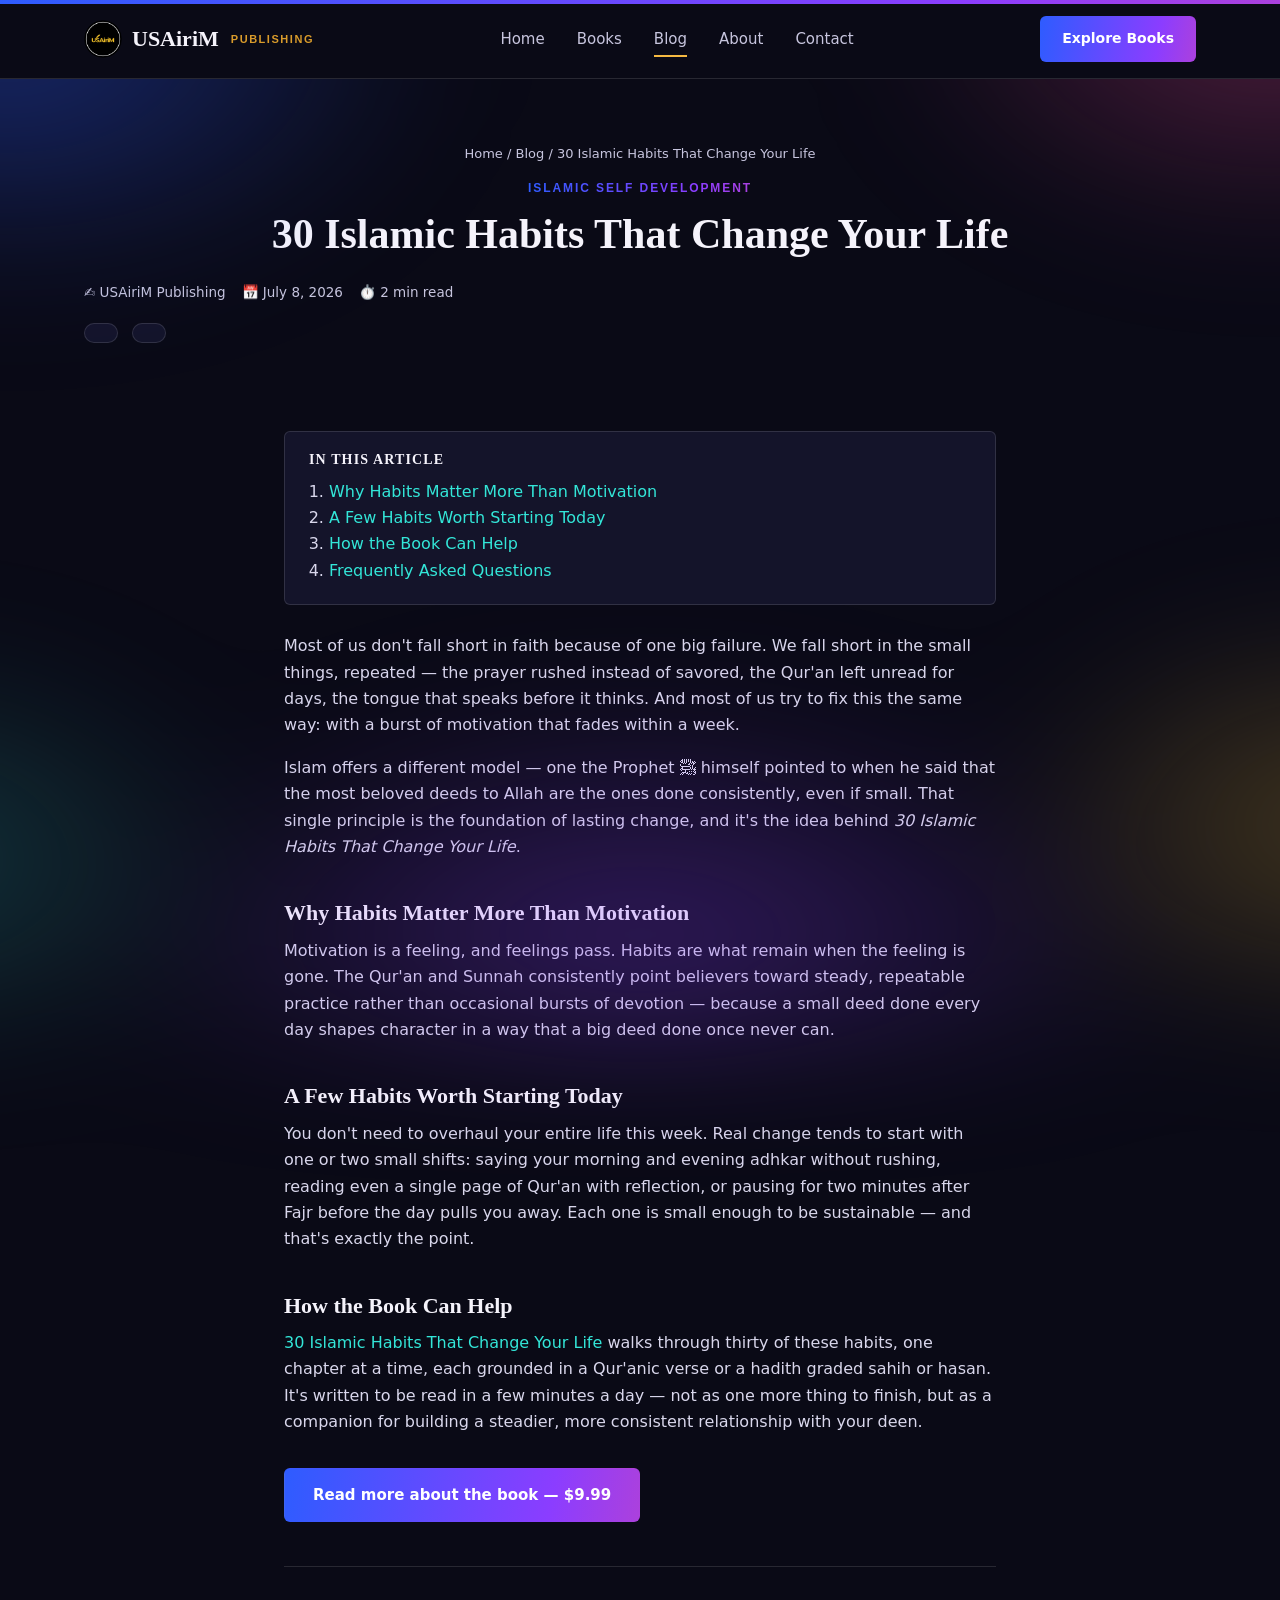
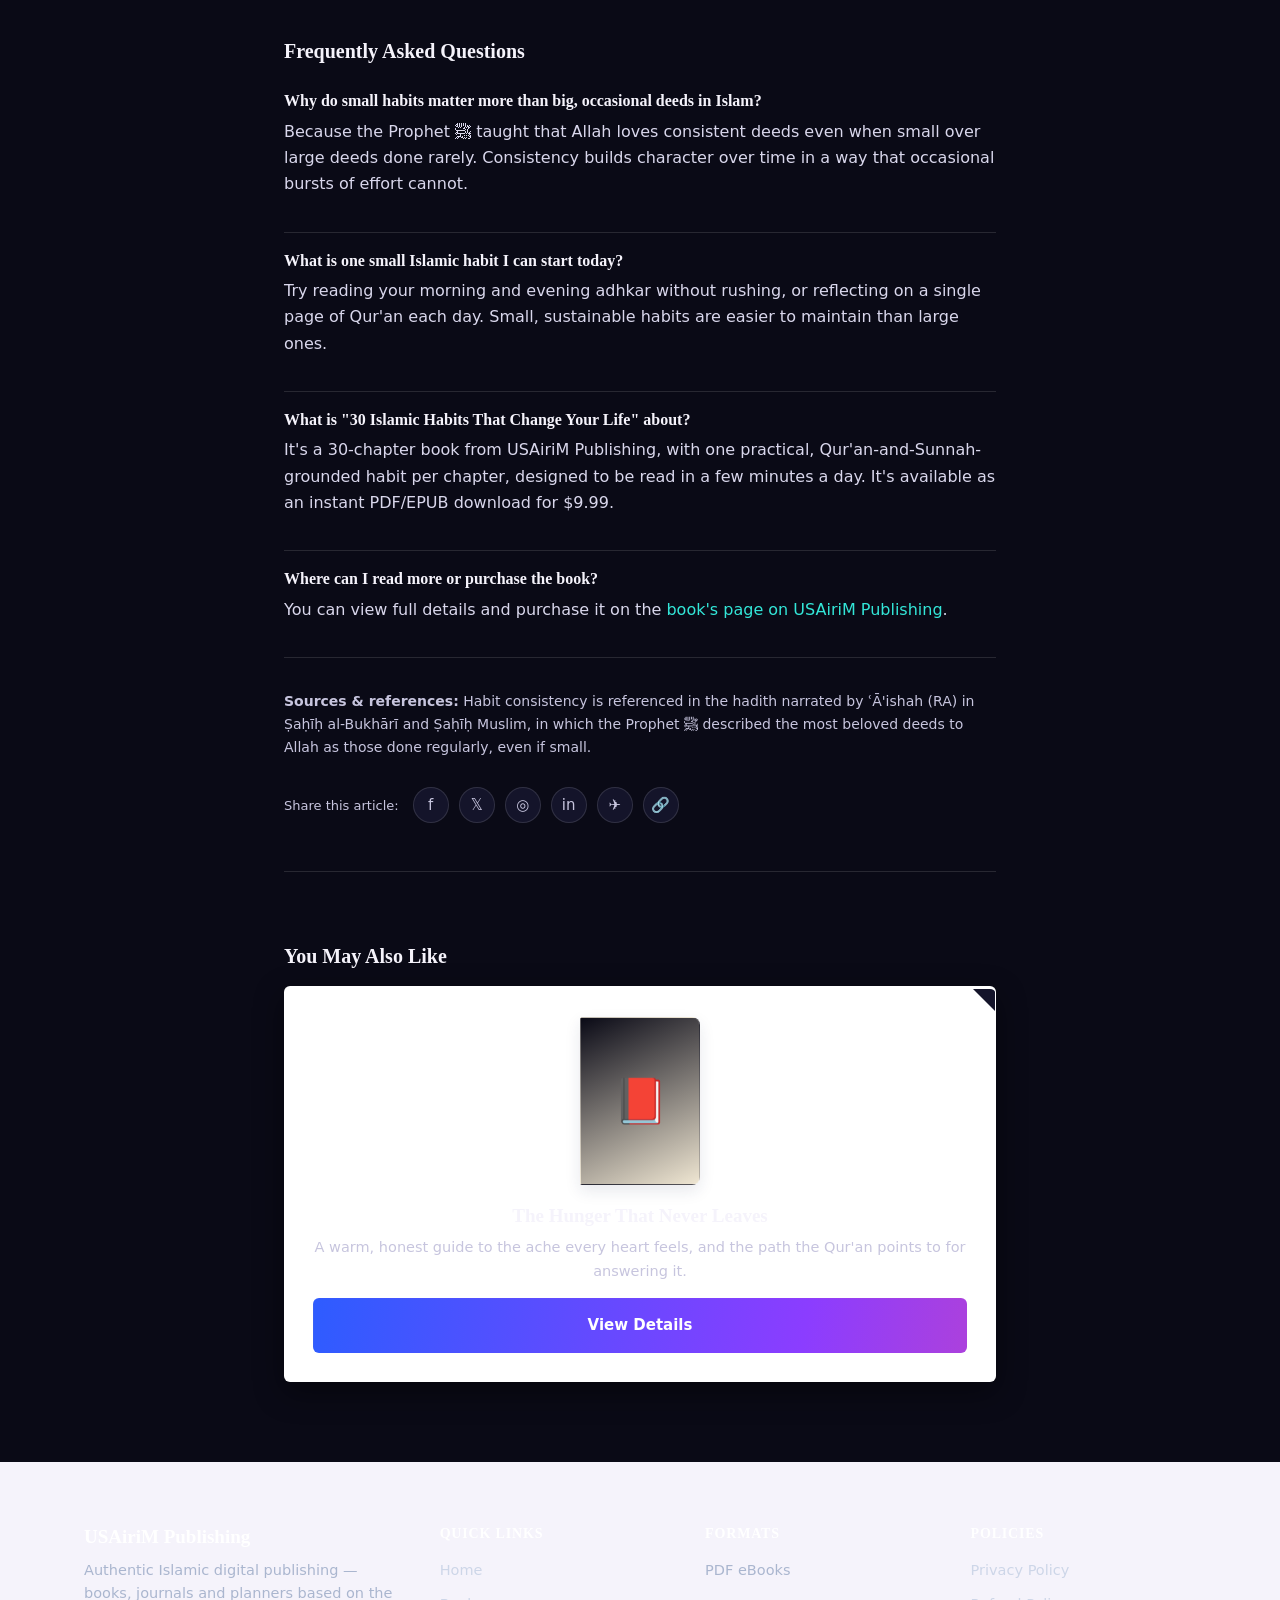
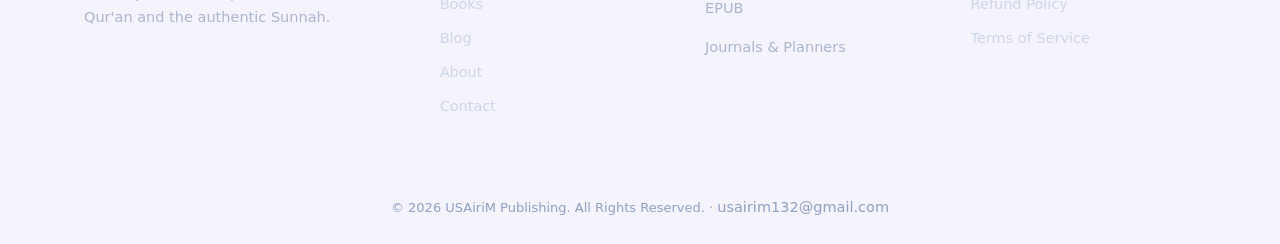
==== commit 9af1e56f: "Updated" ====
--- a/30-islamic-habits.html
+++ b/30-islamic-habits.html
@@ -3,34 +3,65 @@
 <head>
 <meta charset="UTF-8">
 <meta name="viewport" content="width=device-width, initial-scale=1.0">
-<title>30 Islamic Habits That Change Your Life | USAiriM Publishing</title>
-<meta name="description" content="A practical, day-by-day guide to building lasting Islamic habits through the Qur'an and authentic Sunnah. Instant PDF/EPUB download — $9.99.">
-<link rel="canonical" href="https://usairim.pages.dev/30-islamic-habits.html">
+<title>30 Islamic Habits That Change Your Life — Why Small Habits Matter | USAiriM Blog</title>
+<meta name="description" content="Discover why small, consistent habits grounded in the Qur'an and Sunnah are one of the most powerful tools for lasting change in a Muslim's life.">
+<link rel="canonical" href="https://usairim.pages.dev/blog/30-islamic-habits.html">
 <meta name="robots" content="index, follow">
-<meta property="og:type" content="book">
-<meta property="og:title" content="30 Islamic Habits That Change Your Life">
-<meta property="og:description" content="A practical, day-by-day guide to building lasting Islamic habits through the Qur'an and authentic Sunnah.">
-<meta property="og:url" content="https://usairim.pages.dev/30-islamic-habits.html">
-<link rel="icon" href="favicon.svg" type="image/svg+xml">
-<link rel="stylesheet" href="style.css">
+<meta property="og:type" content="article">
+<meta property="og:title" content="30 Islamic Habits That Change Your Life — Why Small Habits Matter">
+<meta property="og:description" content="Discover why small, consistent habits grounded in the Qur'an and Sunnah are one of the most powerful tools for lasting change in a Muslim's life.">
+<meta property="og:url" content="https://usairim.pages.dev/blog/30-islamic-habits.html">
+<meta property="article:published_time" content="2026-07-08">
+<meta property="article:author" content="USAiriM Publishing">
+<link rel="icon" href="../favicon.svg" type="image/svg+xml">
+<link rel="stylesheet" href="../style.css">
 
 <script type="application/ld+json">
 {
   "@context": "https://schema.org",
-  "@type": "Book",
-  "name": "30 Islamic Habits That Change Your Life",
+  "@type": "Article",
+  "headline": "30 Islamic Habits That Change Your Life — Why Small Habits Matter",
   "author": { "@type": "Organization", "name": "USAiriM Publishing" },
-  "inLanguage": "en",
-  "bookFormat": "https://schema.org/EBook",
-  "offers": {
-    "@type": "Offer",
-    "price": "9.99",
-    "priceCurrency": "USD",
-    "availability": "https://schema.org/InStock",
-    "url": "https://payhip.com/USAiriM"
-  }
+  "publisher": { "@type": "Organization", "name": "USAiriM Publishing" },
+  "datePublished": "2026-07-08",
+  "mainEntityOfPage": "https://usairim.pages.dev/blog/30-islamic-habits.html",
+  "articleSection": "Islamic Self Development"
 }
 </script>
+
+<script type="application/ld+json">
+{
+  "@context": "https://schema.org",
+  "@type": "FAQPage",
+  "mainEntity": [
+    {
+      "@type": "Question",
+      "name": "Why do small habits matter more than big, occasional deeds in Islam?",
+      "acceptedAnswer": {
+        "@type": "Answer",
+        "text": "Because the Prophet ﷺ taught that Allah loves consistent deeds even when small over large deeds done rarely. Consistency builds character over time in a way that occasional bursts of effort cannot."
+      }
+    },
+    {
+      "@type": "Question",
+      "name": "What is one small Islamic habit I can start today?",
+      "acceptedAnswer": {
+        "@type": "Answer",
+        "text": "Try reading your morning and evening adhkar without rushing, or reflecting on a single page of Qur'an each day. Small, sustainable habits are easier to maintain than large ones."
+      }
+    },
+    {
+      "@type": "Question",
+      "name": "What is 30 Islamic Habits That Change Your Life about?",
+      "acceptedAnswer": {
+        "@type": "Answer",
+        "text": "It is a 30-chapter book from USAiriM Publishing, with one practical, Qur'an-and-Sunnah-grounded habit per chapter, designed to be read in a few minutes a day. It is available as an instant PDF/EPUB download for $9.99."
+      }
+    }
+  ]
+}
+</script>
+
 <!-- Google tag (gtag.js) -->
 <script async src="https://www.googletagmanager.com/gtag/js?id=G-6FCN0698L6"></script>
 <script>
@@ -54,62 +85,121 @@
 
 <header class="header">
   <div class="rainbow-bar"></div>
+  <div id="readingProgress"></div>
   <div class="container">
-    <a href="index.html" class="logo">
+    <a href="../index.html" class="logo">
       <span class="logo-mark" role="img" aria-label="USAiriM Publishing logo"></span>
       <span class="logo-name">USAiriM</span><span class="logo-tag">Publishing</span>
     </a>
     <button class="nav-toggle" aria-label="Open menu" aria-expanded="false" id="navToggle">☰</button>
     <nav class="nav" id="siteNav">
-      <a href="index.html">Home</a>
-      <a href="books.html" class="active">Books</a>
-      <a href="about.html">About</a>
-      <a href="contact.html">Contact</a>
+      <a href="../index.html">Home</a>
+      <a href="../books.html">Books</a>
+      <a href="../blog.html" class="active">Blog</a>
+      <a href="../about.html">About</a>
+      <a href="../contact.html">Contact</a>
     </nav>
-    <a href="https://payhip.com/USAiriM" class="nav-btn">Store</a>
+    <a href="../books.html" class="nav-btn">Explore Books</a>
   </div>
 </header>
 
-<section class="product-page">
-  <div class="container product-grid">
-
-    <div class="product-image">
-      <div class="book-cover" aria-hidden="true">📘</div>
-    </div>
-
-    <div class="product-info">
-      <span class="product-category">Islamic Self Development</span>
-      <h1>30 Islamic Habits That Change Your Life</h1>
-      <div class="rating">★★★★★ <span>New release</span></div>
-      <p class="price">$9.99</p>
-      <p>Build powerful daily habits inspired by the Qur'an and the authentic Sunnah — 30 short, focused chapters you can put into practice the same day you read them.</p>
-      <div class="formats">
-        <span>PDF</span>
-        <span>EPUB</span>
+<section class="page-hero">
+  <div class="container">
+    <div class="breadcrumbs"><a href="../index.html">Home</a> / <a href="../blog.html">Blog</a> / 30 Islamic Habits That Change Your Life</div>
+    <span class="eyebrow">Islamic Self Development</span>
+    <h1>30 Islamic Habits That Change Your Life</h1>
+    <div class="article-meta">
+      <span>✍️ USAiriM Publishing</span>
+      <span>📅 July 8, 2026</span>
+      <span>⏱️ 2 min read</span>
+    </div>
+    <div class="reader-actions">
+      <button id="likeBtn"></button>
+      <button id="bookmarkBtn"></button>
+    </div>
+  </div>
+</section>
+
+<article class="content-block">
+
+  <nav class="toc" aria-label="Table of contents">
+    <h2>In This Article</h2>
+    <ol>
+      <li><a href="#why-habits-matter">Why Habits Matter More Than Motivation</a></li>
+      <li><a href="#habits-to-start">A Few Habits Worth Starting Today</a></li>
+      <li><a href="#how-book-helps">How the Book Can Help</a></li>
+      <li><a href="#faq">Frequently Asked Questions</a></li>
+    </ol>
+  </nav>
+
+  <p>Most of us don't fall short in faith because of one big failure. We fall short in the small things, repeated — the prayer rushed instead of savored, the Qur'an left unread for days, the tongue that speaks before it thinks. And most of us try to fix this the same way: with a burst of motivation that fades within a week.</p>
+
+  <p>Islam offers a different model — one the Prophet ﷺ himself pointed to when he said that the most beloved deeds to Allah are the ones done consistently, even if small. That single principle is the foundation of lasting change, and it's the idea behind <em>30 Islamic Habits That Change Your Life</em>.</p>
+
+  <h2 id="why-habits-matter">Why Habits Matter More Than Motivation</h2>
+  <p>Motivation is a feeling, and feelings pass. Habits are what remain when the feeling is gone. The Qur'an and Sunnah consistently point believers toward steady, repeatable practice rather than occasional bursts of devotion — because a small deed done every day shapes character in a way that a big deed done once never can.</p>
+
+  <h2 id="habits-to-start">A Few Habits Worth Starting Today</h2>
+  <p>You don't need to overhaul your entire life this week. Real change tends to start with one or two small shifts: saying your morning and evening adhkar without rushing, reading even a single page of Qur'an with reflection, or pausing for two minutes after Fajr before the day pulls you away. Each one is small enough to be sustainable — and that's exactly the point.</p>
+
+  <h2 id="how-book-helps">How the Book Can Help</h2>
+  <p><a href="../30-islamic-habits.html">30 Islamic Habits That Change Your Life</a> walks through thirty of these habits, one chapter at a time, each grounded in a Qur'anic verse or a hadith graded sahih or hasan. It's written to be read in a few minutes a day — not as one more thing to finish, but as a companion for building a steadier, more consistent relationship with your deen.</p>
+
+  <p style="margin-top:32px;"><a href="../30-islamic-habits.html" class="btn-primary">Read more about the book — $9.99</a></p>
+
+  <section class="faq-section" id="faq">
+    <h2>Frequently Asked Questions</h2>
+
+    <div class="faq-item">
+      <h3>Why do small habits matter more than big, occasional deeds in Islam?</h3>
+      <p>Because the Prophet ﷺ taught that Allah loves consistent deeds even when small over large deeds done rarely. Consistency builds character over time in a way that occasional bursts of effort cannot.</p>
+    </div>
+
+    <div class="faq-item">
+      <h3>What is one small Islamic habit I can start today?</h3>
+      <p>Try reading your morning and evening adhkar without rushing, or reflecting on a single page of Qur'an each day. Small, sustainable habits are easier to maintain than large ones.</p>
+    </div>
+
+    <div class="faq-item">
+      <h3>What is "30 Islamic Habits That Change Your Life" about?</h3>
+      <p>It's a 30-chapter book from USAiriM Publishing, with one practical, Qur'an-and-Sunnah-grounded habit per chapter, designed to be read in a few minutes a day. It's available as an instant PDF/EPUB download for $9.99.</p>
+    </div>
+
+    <div class="faq-item">
+      <h3>Where can I read more or purchase the book?</h3>
+      <p>You can view full details and purchase it on the <a href="../30-islamic-habits.html">book's page on USAiriM Publishing</a>.</p>
+    </div>
+  </section>
+
+  <p style="margin-top:32px;font-size:14px;color:var(--ink-soft);">
+    <strong>Sources &amp; references:</strong> Habit consistency is referenced in the hadith narrated by ʿĀ'ishah (RA) in Ṣaḥīḥ al-Bukhārī and Ṣaḥīḥ Muslim, in which the Prophet ﷺ described the most beloved deeds to Allah as those done regularly, even if small.
+  </p>
+
+  <div class="share-row">
+    <span>Share this article:</span>
+    <a class="share-btn" title="Share on Facebook" target="_blank" rel="noopener" href="https://www.facebook.com/sharer/sharer.php?u=https://usairim.pages.dev/blog/30-islamic-habits.html">f</a>
+    <a class="share-btn" title="Share on X" target="_blank" rel="noopener" href="https://twitter.com/intent/tweet?url=https://usairim.pages.dev/blog/30-islamic-habits.html&text=30%20Islamic%20Habits%20That%20Change%20Your%20Life">𝕏</a>
+    <a class="share-btn" title="Share on WhatsApp" target="_blank" rel="noopener" href="https://wa.me/?text=30%20Islamic%20Habits%20That%20Change%20Your%20Life%20https://usairim.pages.dev/blog/30-islamic-habits.html">◎</a>
+    <a class="share-btn" title="Share on LinkedIn" target="_blank" rel="noopener" href="https://www.linkedin.com/sharing/share-offsite/?url=https://usairim.pages.dev/blog/30-islamic-habits.html">in</a>
+    <a class="share-btn" title="Share on Telegram" target="_blank" rel="noopener" href="https://t.me/share/url?url=https://usairim.pages.dev/blog/30-islamic-habits.html&text=30%20Islamic%20Habits%20That%20Change%20Your%20Life">✈</a>
+    <button class="share-btn" title="Copy Link" onclick="navigator.clipboard.writeText(window.location.href);this.textContent='✓';setTimeout(()=>this.textContent='🔗',1200);">🔗</button>
+  </div>
+
+  <section class="related-section">
+    <h2>You May Also Like</h2>
+    <div class="book-grid">
+      <div class="book-card">
+        <div class="book-cover" aria-hidden="true">📕</div>
+        <h3>The Hunger That Never Leaves</h3>
+        <p>A warm, honest guide to the ache every heart feels, and the path the Qur'an points to for answering it.</p>
+        <a href="../the-hunger-that-never-leaves.html" class="buy-btn">View Details</a>
       </div>
-      <a href="https://payhip.com/USAiriM" class="buy-now">Buy Now — $9.99</a>
-
-      <div class="trust-row">
-        <span>🔒 Secure checkout via Payhip</span>
-        <span>⚡ Instant download</span>
-        <span>↩️ 7-day refund policy</span>
-      </div>
-
-      <div class="product-details">
-        <h2>What's inside</h2>
-        <ul>
-          <li>30 short chapters, one habit per chapter — easy to read in a few minutes a day</li>
-          <li>Each habit grounded in a Qur'anic verse or a sahih/hasan-graded hadith</li>
-          <li>Practical, actionable steps rather than abstract theory</li>
-          <li>Written in clear, modern English for new Muslims and lifelong students of the deen alike</li>
-        </ul>
-        <h2>Format &amp; delivery</h2>
-        <p>Delivered instantly after checkout as a PDF and EPUB file, readable on phone, tablet, e-reader or computer. See our <a href="refund-policy.html">refund policy</a> for details.</p>
-      </div>
-    </div>
-
-  </div>
-</section>
+    </div>
+  </section>
+
+</article>
+
+<button id="copyQuoteBtn">Copy Quote</button>
 
 <footer class="footer">
   <div class="container footer-grid">
@@ -119,10 +209,11 @@
     </div>
     <div>
       <h4>Quick Links</h4>
-      <a href="index.html">Home</a>
-      <a href="books.html">Books</a>
-      <a href="about.html">About</a>
-      <a href="contact.html">Contact</a>
+      <a href="../index.html">Home</a>
+      <a href="../books.html">Books</a>
+      <a href="../blog.html">Blog</a>
+      <a href="../about.html">About</a>
+      <a href="../contact.html">Contact</a>
     </div>
     <div>
       <h4>Formats</h4>
@@ -132,9 +223,9 @@
     </div>
     <div>
       <h4>Policies</h4>
-      <a href="privacy-policy.html">Privacy Policy</a>
-      <a href="refund-policy.html">Refund Policy</a>
-      <a href="terms.html">Terms of Service</a>
+      <a href="../privacy-policy.html">Privacy Policy</a>
+      <a href="../refund-policy.html">Refund Policy</a>
+      <a href="../terms.html">Terms of Service</a>
     </div>
   </div>
   <div class="container copyright">
@@ -142,6 +233,7 @@
   </div>
 </footer>
 
-<script src="js/main.js"></script>
+<script src="../js/main.js"></script>
+<script src="../js/reader.js"></script>
 </body>
 </html>
--- a/style.css
+++ b/style.css
@@ -3,31 +3,34 @@
    Design tokens
    ========================================================= */
 :root{
-  --ink:#1B2A4A;          /* primary heading / dark ink */
-  --ink-soft:#33456b;
-  --parchment:#FAF6EE;    /* page background, warm paper */
-  --parchment-deep:#F1EAD9;
-  --gold:#B08D57;         /* manuscript-gold accent, used sparingly */
-  --gold-deep:#8a6c3e;
-  --teal:#0F5257;         /* secondary accent, links/icons */
-  --teal-deep:#0b3d40;
-  --charcoal:#2B2B2B;     /* body text */
-  --clay:#B5482F;         /* rare accent: bestseller ribbon only */
-  --line:#E4DCC8;
+  --ink:#F5F3FB;          /* headings — near-white on the new dark background */
+  --ink-soft:#C7C5DE;     /* secondary text */
+  --parchment:#0A0A16;    /* page background — deep premium black-navy */
+  --parchment-deep:#14142A; /* elevated surface (cards, alt sections) */
+  --gold:#F5B942;         /* accent — bright gold, pops on dark */
+  --gold-deep:#D99B2B;
+  --teal:#33E6D8;         /* accent — bright cyan-teal for links */
+  --teal-deep:#1FBFB2;
+  --charcoal:#D9D7EC;     /* body text on dark background */
+  --clay:#FF5C93;         /* rare accent — bestseller ribbon, hot pink */
+  --line:rgba(255,255,255,0.12);
   --radius:6px;
-  --shadow:0 10px 30px rgba(27,42,74,0.08);
-  --shadow-lift:0 16px 40px rgba(27,42,74,0.14);
+  --shadow:0 10px 30px rgba(0,0,0,0.45);
+  --shadow-lift:0 18px 46px rgba(139,92,246,0.30);
   --maxw:1160px;
 
-  /* Animated multi-colour accent gradient (blue/purple/pink/yellow)
-     Used on accents only, not as a full-page wash, so the
-     bookstore stays readable and professional. */
-  --rainbow: linear-gradient(100deg,#3E6BE0,#8B5CF6,#EC5FA3,#F5B942,#3E6BE0);
+  /* Bold multi-colour brand gradient — blue / purple / pink / yellow,
+     used boldly across buttons, headings and accents for a premium look. */
+  --rainbow: linear-gradient(100deg,#2E5CFF,#8B3DFF,#EC4899,#FFC93C,#2E5CFF);
 }
 
 @keyframes rainbowShift{
   0%{background-position:0% 50%;}
   100%{background-position:200% 50%;}
+}
+@keyframes auroraDrift{
+  0%{transform:translate(0,0) scale(1);}
+  100%{transform:translate(4%,-3%) scale(1.1);}
 }
 
 .rainbow-text{
@@ -44,6 +47,23 @@
   background:var(--rainbow);
   background-size:300% 300%;
   animation:rainbowShift 6s linear infinite;
+}
+
+/* Fixed, softly-animated colour wash behind the whole site */
+body::before{
+  content:"";
+  position:fixed;
+  inset:-15%;
+  z-index:0;
+  background:
+    radial-gradient(38% 30% at 12% 15%, rgba(46,92,255,0.40), transparent 70%),
+    radial-gradient(34% 28% at 88% 12%, rgba(236,72,153,0.34), transparent 70%),
+    radial-gradient(46% 36% at 50% 95%, rgba(139,61,255,0.34), transparent 70%),
+    radial-gradient(30% 26% at 92% 82%, rgba(255,201,60,0.26), transparent 70%),
+    radial-gradient(30% 26% at 6% 85%, rgba(51,230,216,0.22), transparent 70%);
+  filter:blur(70px);
+  animation:auroraDrift 22s ease-in-out infinite alternate;
+  pointer-events:none;
 }
 
 @font-face{ /* system-safe fallbacks act as our type stack */
@@ -264,16 +284,58 @@
   pointer-events:none;
 }
 
-/* Manuscript-page hero visual (signature element) */
+/* Hero visual — real photograph with a rainbow frame and overlaid title text */
 .hero-image{display:flex;justify-content:center;}
-.hero-illustration{
-  width:280px;
-  border-radius:2px 10px 10px 2px;
-  overflow:hidden;
+.hero-photo-frame{
+  width:290px;
+  padding:3px;
+  border-radius:3px 16px 16px 3px;
+  background:var(--rainbow);
+  background-size:300% 300%;
+  animation:rainbowShift 10s linear infinite;
   box-shadow:var(--shadow-lift);
   transform:rotate(-2deg);
 }
-.hero-illustration svg{display:block;width:100%;height:auto;}
+.hero-photo-cover{
+  position:relative;
+  width:100%;
+  aspect-ratio:460/650;
+  border-radius:2px 14px 14px 2px;
+  overflow:hidden;
+  background-image:url("[data-uri]");
+  background-size:cover;
+  background-position:center;
+}
+.hero-photo-cover .cover-slogan{
+  position:absolute;top:7%;left:8%;right:8%;
+  text-align:center;
+  font-family:"Georgia","Iowan Old Style",serif;
+  font-weight:700;
+  font-size:15.5px;
+  line-height:1.45;
+  color:#F7F5FF;
+  text-shadow:0 2px 12px rgba(0,0,0,0.75),0 0 2px rgba(0,0,0,0.6);
+}
+.hero-photo-cover .cover-wordmark{
+  position:absolute;bottom:6%;left:0;right:0;
+  text-align:center;
+}
+.hero-photo-cover .cover-name{
+  font-family:"Georgia","Iowan Old Style",serif;
+  font-weight:700;
+  font-size:27px;
+  color:#F7F5FF;
+  text-shadow:0 2px 14px rgba(0,0,0,0.85);
+}
+.hero-photo-cover .cover-tag{
+  font-family:"Inter",sans-serif;
+  font-size:10.5px;
+  letter-spacing:.28em;
+  font-weight:700;
+  color:var(--gold);
+  margin-top:4px;
+  text-shadow:0 1px 8px rgba(0,0,0,0.7);
+}
 .book-mockup{
   position:relative;
   width:230px;height:320px;
@@ -540,6 +602,80 @@
 .contact-form textarea{resize:vertical;min-height:120px;}
 .contact-form button{margin-top:20px;border:none;cursor:pointer;}
 .faq-item{border-bottom:1px solid var(--line);padding:18px 0;}
+
+/* Article meta + table of contents (blog posts) */
+.article-meta{
+  display:flex;gap:16px;flex-wrap:wrap;align-items:center;
+  color:var(--ink-soft);font-size:13.5px;margin-top:10px;
+}
+.article-meta span{display:flex;align-items:center;gap:6px;}
+.toc{
+  background:var(--parchment-deep);
+  border:1px solid var(--line);
+  border-radius:var(--radius);
+  padding:20px 24px;
+  margin:28px 0;
+}
+.toc h2{font-size:14px;margin:0 0 10px;text-transform:uppercase;letter-spacing:.08em;}
+.toc ol{margin:0;padding-left:20px;}
+.toc a{color:var(--teal);}
+
+/* FAQ section shared across blog + product pages */
+.faq-section{margin-top:44px;border-top:1px solid var(--line);padding-top:32px;}
+.faq-section h2{font-size:20px;}
+
+/* Reading progress bar */
+#readingProgress{
+  position:fixed;top:0;left:0;height:3px;width:0%;
+  background:var(--rainbow);background-size:300% 300%;
+  animation:rainbowShift 6s linear infinite;
+  z-index:200;transition:width .1s linear;
+}
+
+/* Breadcrumbs */
+.breadcrumbs{font-size:13px;color:var(--ink-soft);margin-bottom:10px;}
+.breadcrumbs a{color:var(--ink-soft);}
+.breadcrumbs a:hover{color:var(--teal);}
+
+/* Sticky table of contents on wide screens */
+@media (min-width:900px){
+  .toc{position:sticky;top:98px;}
+}
+
+/* Share row */
+.share-row{display:flex;gap:10px;flex-wrap:wrap;margin:28px 0;align-items:center;}
+.share-row span{font-size:13px;color:var(--ink-soft);margin-right:4px;}
+.share-btn{
+  display:inline-flex;align-items:center;justify-content:center;
+  width:36px;height:36px;border-radius:50%;
+  background:var(--parchment-deep);border:1px solid var(--line);
+  color:var(--ink-soft);font-size:15px;cursor:pointer;
+  transition:transform .15s ease, border-color .15s ease;
+}
+.share-btn:hover{transform:translateY(-2px);border-color:var(--teal);color:var(--teal);}
+
+/* Copy-quote floating button */
+#copyQuoteBtn{
+  position:absolute;display:none;
+  background:var(--ink);color:var(--parchment);
+  font-size:12.5px;font-weight:600;padding:8px 14px;border-radius:6px;
+  cursor:pointer;z-index:150;box-shadow:var(--shadow-lift);
+}
+
+/* Like / bookmark controls */
+.reader-actions{display:flex;gap:14px;margin:20px 0;}
+.reader-actions button{
+  display:flex;align-items:center;gap:6px;
+  background:var(--parchment-deep);border:1px solid var(--line);
+  color:var(--ink-soft);padding:9px 16px;border-radius:999px;
+  font-size:13.5px;cursor:pointer;transition:border-color .15s ease,color .15s ease;
+}
+.reader-actions button.active{border-color:var(--clay);color:var(--clay);}
+.reader-actions button:hover{border-color:var(--teal);color:var(--teal);}
+
+/* Related content */
+.related-section{margin-top:48px;border-top:1px solid var(--line);padding-top:32px;}
+.related-section h2{font-size:20px;margin-bottom:18px;}
 .faq-item h3{font-size:16px;margin-bottom:8px;}
 
 /* =========================================================
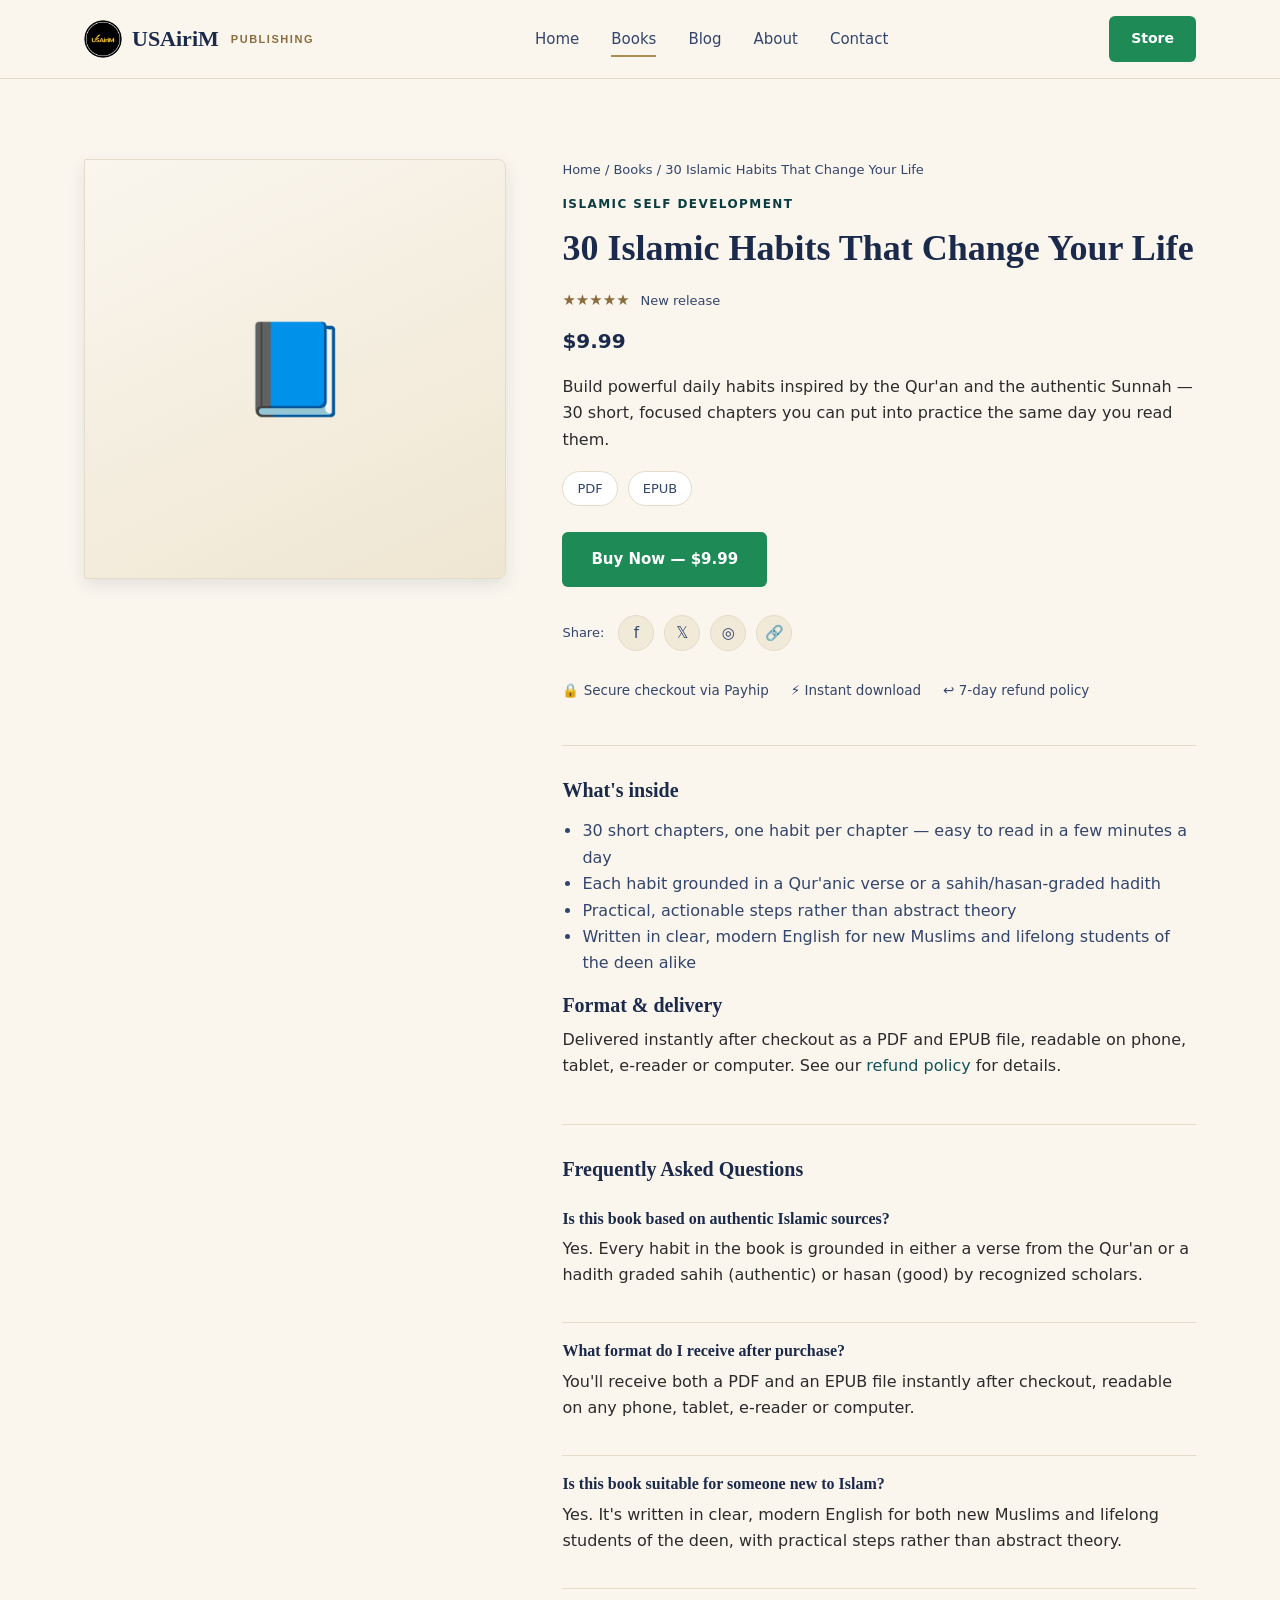
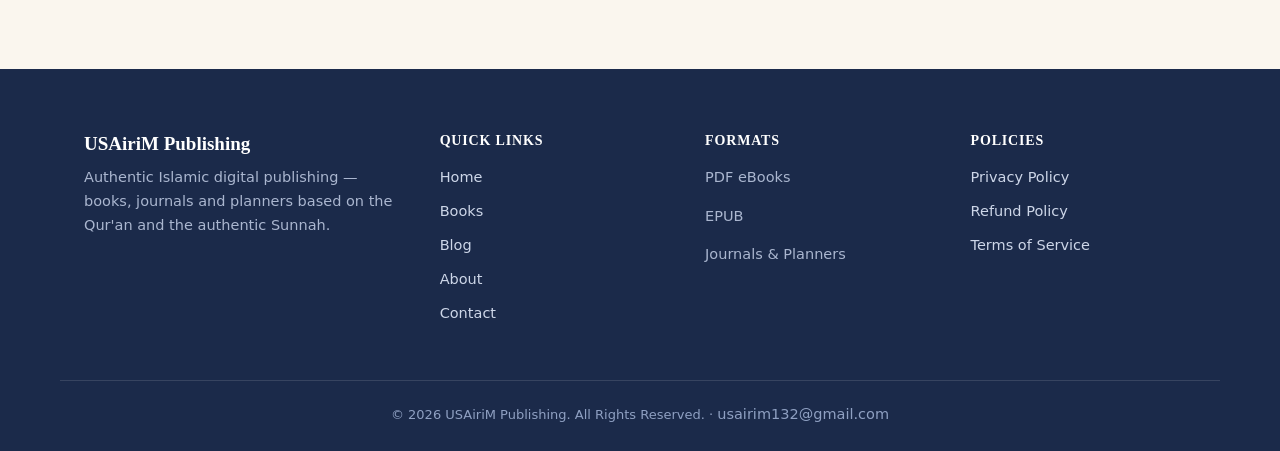
==== commit ff6d6473: "۔۔۔" ====
--- a/30-islamic-habits.html
+++ b/30-islamic-habits.html
@@ -3,29 +3,32 @@
 <head>
 <meta charset="UTF-8">
 <meta name="viewport" content="width=device-width, initial-scale=1.0">
-<title>30 Islamic Habits That Change Your Life — Why Small Habits Matter | USAiriM Blog</title>
-<meta name="description" content="Discover why small, consistent habits grounded in the Qur'an and Sunnah are one of the most powerful tools for lasting change in a Muslim's life.">
-<link rel="canonical" href="https://usairim.pages.dev/blog/30-islamic-habits.html">
+<title>30 Islamic Habits That Change Your Life | USAiriM Publishing</title>
+<meta name="description" content="A practical, day-by-day guide to building lasting Islamic habits through the Qur'an and authentic Sunnah. Instant PDF/EPUB download — $9.99.">
+<link rel="canonical" href="https://usairim.pages.dev/30-islamic-habits.html">
 <meta name="robots" content="index, follow">
-<meta property="og:type" content="article">
-<meta property="og:title" content="30 Islamic Habits That Change Your Life — Why Small Habits Matter">
-<meta property="og:description" content="Discover why small, consistent habits grounded in the Qur'an and Sunnah are one of the most powerful tools for lasting change in a Muslim's life.">
-<meta property="og:url" content="https://usairim.pages.dev/blog/30-islamic-habits.html">
-<meta property="article:published_time" content="2026-07-08">
-<meta property="article:author" content="USAiriM Publishing">
-<link rel="icon" href="../favicon.svg" type="image/svg+xml">
-<link rel="stylesheet" href="../style.css">
+<meta property="og:type" content="book">
+<meta property="og:title" content="30 Islamic Habits That Change Your Life">
+<meta property="og:description" content="A practical, day-by-day guide to building lasting Islamic habits through the Qur'an and authentic Sunnah.">
+<meta property="og:url" content="https://usairim.pages.dev/30-islamic-habits.html">
+<link rel="icon" href="favicon.svg" type="image/svg+xml">
+<link rel="stylesheet" href="style.css">
 
 <script type="application/ld+json">
 {
   "@context": "https://schema.org",
-  "@type": "Article",
-  "headline": "30 Islamic Habits That Change Your Life — Why Small Habits Matter",
+  "@type": "Book",
+  "name": "30 Islamic Habits That Change Your Life",
   "author": { "@type": "Organization", "name": "USAiriM Publishing" },
-  "publisher": { "@type": "Organization", "name": "USAiriM Publishing" },
-  "datePublished": "2026-07-08",
-  "mainEntityOfPage": "https://usairim.pages.dev/blog/30-islamic-habits.html",
-  "articleSection": "Islamic Self Development"
+  "inLanguage": "en",
+  "bookFormat": "https://schema.org/EBook",
+  "offers": {
+    "@type": "Offer",
+    "price": "9.99",
+    "priceCurrency": "USD",
+    "availability": "https://schema.org/InStock",
+    "url": "https://payhip.com/USAiriM"
+  }
 }
 </script>
 
@@ -36,32 +39,31 @@
   "mainEntity": [
     {
       "@type": "Question",
-      "name": "Why do small habits matter more than big, occasional deeds in Islam?",
+      "name": "Is this book based on authentic Islamic sources?",
       "acceptedAnswer": {
         "@type": "Answer",
-        "text": "Because the Prophet ﷺ taught that Allah loves consistent deeds even when small over large deeds done rarely. Consistency builds character over time in a way that occasional bursts of effort cannot."
+        "text": "Yes. Every habit in the book is grounded in either a verse from the Qur'an or a hadith graded sahih (authentic) or hasan (good) by recognized scholars."
       }
     },
     {
       "@type": "Question",
-      "name": "What is one small Islamic habit I can start today?",
+      "name": "What format do I receive after purchase?",
       "acceptedAnswer": {
         "@type": "Answer",
-        "text": "Try reading your morning and evening adhkar without rushing, or reflecting on a single page of Qur'an each day. Small, sustainable habits are easier to maintain than large ones."
+        "text": "You will receive both a PDF and an EPUB file instantly after checkout, readable on any phone, tablet, e-reader or computer."
       }
     },
     {
       "@type": "Question",
-      "name": "What is 30 Islamic Habits That Change Your Life about?",
+      "name": "Is this book suitable for someone new to Islam?",
       "acceptedAnswer": {
         "@type": "Answer",
-        "text": "It is a 30-chapter book from USAiriM Publishing, with one practical, Qur'an-and-Sunnah-grounded habit per chapter, designed to be read in a few minutes a day. It is available as an instant PDF/EPUB download for $9.99."
+        "text": "Yes. It is written in clear, modern English for both new Muslims and lifelong students of the deen, with practical steps rather than abstract theory."
       }
     }
   ]
 }
 </script>
-
 <!-- Google tag (gtag.js) -->
 <script async src="https://www.googletagmanager.com/gtag/js?id=G-6FCN0698L6"></script>
 <script>
@@ -87,119 +89,87 @@
   <div class="rainbow-bar"></div>
   <div id="readingProgress"></div>
   <div class="container">
-    <a href="../index.html" class="logo">
+    <a href="index.html" class="logo">
       <span class="logo-mark" role="img" aria-label="USAiriM Publishing logo"></span>
       <span class="logo-name">USAiriM</span><span class="logo-tag">Publishing</span>
     </a>
     <button class="nav-toggle" aria-label="Open menu" aria-expanded="false" id="navToggle">☰</button>
     <nav class="nav" id="siteNav">
-      <a href="../index.html">Home</a>
-      <a href="../books.html">Books</a>
-      <a href="../blog.html" class="active">Blog</a>
-      <a href="../about.html">About</a>
-      <a href="../contact.html">Contact</a>
+      <a href="index.html">Home</a>
+      <a href="books.html" class="active">Books</a>
+      <a href="blog.html">Blog</a>
+      <a href="about.html">About</a>
+      <a href="contact.html">Contact</a>
     </nav>
-    <a href="../books.html" class="nav-btn">Explore Books</a>
+    <a href="https://payhip.com/USAiriM" class="nav-btn">Store</a>
   </div>
 </header>
 
-<section class="page-hero">
-  <div class="container">
-    <div class="breadcrumbs"><a href="../index.html">Home</a> / <a href="../blog.html">Blog</a> / 30 Islamic Habits That Change Your Life</div>
-    <span class="eyebrow">Islamic Self Development</span>
-    <h1>30 Islamic Habits That Change Your Life</h1>
-    <div class="article-meta">
-      <span>✍️ USAiriM Publishing</span>
-      <span>📅 July 8, 2026</span>
-      <span>⏱️ 2 min read</span>
-    </div>
-    <div class="reader-actions">
-      <button id="likeBtn"></button>
-      <button id="bookmarkBtn"></button>
-    </div>
+<section class="product-page">
+  <div class="container product-grid">
+
+    <div class="product-image">
+      <div class="book-cover" aria-hidden="true">📘</div>
+    </div>
+
+    <div class="product-info">
+      <div class="breadcrumbs"><a href="index.html">Home</a> / <a href="books.html">Books</a> / 30 Islamic Habits That Change Your Life</div>
+      <span class="product-category">Islamic Self Development</span>
+      <h1>30 Islamic Habits That Change Your Life</h1>
+      <div class="rating">★★★★★ <span>New release</span></div>
+      <p class="price">$9.99</p>
+      <p>Build powerful daily habits inspired by the Qur'an and the authentic Sunnah — 30 short, focused chapters you can put into practice the same day you read them.</p>
+      <div class="formats">
+        <span>PDF</span>
+        <span>EPUB</span>
+      </div>
+      <a href="https://payhip.com/USAiriM" class="buy-now">Buy Now — $9.99</a>
+
+      <div class="share-row">
+        <span>Share:</span>
+        <a class="share-btn" title="Share on Facebook" target="_blank" rel="noopener" href="https://www.facebook.com/sharer/sharer.php?u=https://usairim.pages.dev/30-islamic-habits.html">f</a>
+        <a class="share-btn" title="Share on X" target="_blank" rel="noopener" href="https://twitter.com/intent/tweet?url=https://usairim.pages.dev/30-islamic-habits.html&text=30%20Islamic%20Habits%20That%20Change%20Your%20Life">𝕏</a>
+        <a class="share-btn" title="Share on WhatsApp" target="_blank" rel="noopener" href="https://wa.me/?text=30%20Islamic%20Habits%20That%20Change%20Your%20Life%20https://usairim.pages.dev/30-islamic-habits.html">◎</a>
+        <button class="share-btn" title="Copy Link" onclick="navigator.clipboard.writeText(window.location.href);this.textContent='✓';setTimeout(()=>this.textContent='🔗',1200);">🔗</button>
+      </div>
+
+      <div class="trust-row">
+        <span>🔒 Secure checkout via Payhip</span>
+        <span>⚡ Instant download</span>
+        <span>↩️ 7-day refund policy</span>
+      </div>
+
+      <div class="product-details">
+        <h2>What's inside</h2>
+        <ul>
+          <li>30 short chapters, one habit per chapter — easy to read in a few minutes a day</li>
+          <li>Each habit grounded in a Qur'anic verse or a sahih/hasan-graded hadith</li>
+          <li>Practical, actionable steps rather than abstract theory</li>
+          <li>Written in clear, modern English for new Muslims and lifelong students of the deen alike</li>
+        </ul>
+        <h2>Format &amp; delivery</h2>
+        <p>Delivered instantly after checkout as a PDF and EPUB file, readable on phone, tablet, e-reader or computer. See our <a href="refund-policy.html">refund policy</a> for details.</p>
+
+        <section class="faq-section" id="faq">
+          <h2>Frequently Asked Questions</h2>
+          <div class="faq-item">
+            <h3>Is this book based on authentic Islamic sources?</h3>
+            <p>Yes. Every habit in the book is grounded in either a verse from the Qur'an or a hadith graded sahih (authentic) or hasan (good) by recognized scholars.</p>
+          </div>
+          <div class="faq-item">
+            <h3>What format do I receive after purchase?</h3>
+            <p>You'll receive both a PDF and an EPUB file instantly after checkout, readable on any phone, tablet, e-reader or computer.</p>
+          </div>
+          <div class="faq-item">
+            <h3>Is this book suitable for someone new to Islam?</h3>
+            <p>Yes. It's written in clear, modern English for both new Muslims and lifelong students of the deen, with practical steps rather than abstract theory.</p>
+          </div>
+        </section>
+      </div>
+    </div>
+
   </div>
 </section>
-
-<article class="content-block">
-
-  <nav class="toc" aria-label="Table of contents">
-    <h2>In This Article</h2>
-    <ol>
-      <li><a href="#why-habits-matter">Why Habits Matter More Than Motivation</a></li>
-      <li><a href="#habits-to-start">A Few Habits Worth Starting Today</a></li>
-      <li><a href="#how-book-helps">How the Book Can Help</a></li>
-      <li><a href="#faq">Frequently Asked Questions</a></li>
-    </ol>
-  </nav>
-
-  <p>Most of us don't fall short in faith because of one big failure. We fall short in the small things, repeated — the prayer rushed instead of savored, the Qur'an left unread for days, the tongue that speaks before it thinks. And most of us try to fix this the same way: with a burst of motivation that fades within a week.</p>
-
-  <p>Islam offers a different model — one the Prophet ﷺ himself pointed to when he said that the most beloved deeds to Allah are the ones done consistently, even if small. That single principle is the foundation of lasting change, and it's the idea behind <em>30 Islamic Habits That Change Your Life</em>.</p>
-
-  <h2 id="why-habits-matter">Why Habits Matter More Than Motivation</h2>
-  <p>Motivation is a feeling, and feelings pass. Habits are what remain when the feeling is gone. The Qur'an and Sunnah consistently point believers toward steady, repeatable practice rather than occasional bursts of devotion — because a small deed done every day shapes character in a way that a big deed done once never can.</p>
-
-  <h2 id="habits-to-start">A Few Habits Worth Starting Today</h2>
-  <p>You don't need to overhaul your entire life this week. Real change tends to start with one or two small shifts: saying your morning and evening adhkar without rushing, reading even a single page of Qur'an with reflection, or pausing for two minutes after Fajr before the day pulls you away. Each one is small enough to be sustainable — and that's exactly the point.</p>
-
-  <h2 id="how-book-helps">How the Book Can Help</h2>
-  <p><a href="../30-islamic-habits.html">30 Islamic Habits That Change Your Life</a> walks through thirty of these habits, one chapter at a time, each grounded in a Qur'anic verse or a hadith graded sahih or hasan. It's written to be read in a few minutes a day — not as one more thing to finish, but as a companion for building a steadier, more consistent relationship with your deen.</p>
-
-  <p style="margin-top:32px;"><a href="../30-islamic-habits.html" class="btn-primary">Read more about the book — $9.99</a></p>
-
-  <section class="faq-section" id="faq">
-    <h2>Frequently Asked Questions</h2>
-
-    <div class="faq-item">
-      <h3>Why do small habits matter more than big, occasional deeds in Islam?</h3>
-      <p>Because the Prophet ﷺ taught that Allah loves consistent deeds even when small over large deeds done rarely. Consistency builds character over time in a way that occasional bursts of effort cannot.</p>
-    </div>
-
-    <div class="faq-item">
-      <h3>What is one small Islamic habit I can start today?</h3>
-      <p>Try reading your morning and evening adhkar without rushing, or reflecting on a single page of Qur'an each day. Small, sustainable habits are easier to maintain than large ones.</p>
-    </div>
-
-    <div class="faq-item">
-      <h3>What is "30 Islamic Habits That Change Your Life" about?</h3>
-      <p>It's a 30-chapter book from USAiriM Publishing, with one practical, Qur'an-and-Sunnah-grounded habit per chapter, designed to be read in a few minutes a day. It's available as an instant PDF/EPUB download for $9.99.</p>
-    </div>
-
-    <div class="faq-item">
-      <h3>Where can I read more or purchase the book?</h3>
-      <p>You can view full details and purchase it on the <a href="../30-islamic-habits.html">book's page on USAiriM Publishing</a>.</p>
-    </div>
-  </section>
-
-  <p style="margin-top:32px;font-size:14px;color:var(--ink-soft);">
-    <strong>Sources &amp; references:</strong> Habit consistency is referenced in the hadith narrated by ʿĀ'ishah (RA) in Ṣaḥīḥ al-Bukhārī and Ṣaḥīḥ Muslim, in which the Prophet ﷺ described the most beloved deeds to Allah as those done regularly, even if small.
-  </p>
-
-  <div class="share-row">
-    <span>Share this article:</span>
-    <a class="share-btn" title="Share on Facebook" target="_blank" rel="noopener" href="https://www.facebook.com/sharer/sharer.php?u=https://usairim.pages.dev/blog/30-islamic-habits.html">f</a>
-    <a class="share-btn" title="Share on X" target="_blank" rel="noopener" href="https://twitter.com/intent/tweet?url=https://usairim.pages.dev/blog/30-islamic-habits.html&text=30%20Islamic%20Habits%20That%20Change%20Your%20Life">𝕏</a>
-    <a class="share-btn" title="Share on WhatsApp" target="_blank" rel="noopener" href="https://wa.me/?text=30%20Islamic%20Habits%20That%20Change%20Your%20Life%20https://usairim.pages.dev/blog/30-islamic-habits.html">◎</a>
-    <a class="share-btn" title="Share on LinkedIn" target="_blank" rel="noopener" href="https://www.linkedin.com/sharing/share-offsite/?url=https://usairim.pages.dev/blog/30-islamic-habits.html">in</a>
-    <a class="share-btn" title="Share on Telegram" target="_blank" rel="noopener" href="https://t.me/share/url?url=https://usairim.pages.dev/blog/30-islamic-habits.html&text=30%20Islamic%20Habits%20That%20Change%20Your%20Life">✈</a>
-    <button class="share-btn" title="Copy Link" onclick="navigator.clipboard.writeText(window.location.href);this.textContent='✓';setTimeout(()=>this.textContent='🔗',1200);">🔗</button>
-  </div>
-
-  <section class="related-section">
-    <h2>You May Also Like</h2>
-    <div class="book-grid">
-      <div class="book-card">
-        <div class="book-cover" aria-hidden="true">📕</div>
-        <h3>The Hunger That Never Leaves</h3>
-        <p>A warm, honest guide to the ache every heart feels, and the path the Qur'an points to for answering it.</p>
-        <a href="../the-hunger-that-never-leaves.html" class="buy-btn">View Details</a>
-      </div>
-    </div>
-  </section>
-
-</article>
-
-<button id="copyQuoteBtn">Copy Quote</button>
 
 <footer class="footer">
   <div class="container footer-grid">
@@ -209,11 +179,11 @@
     </div>
     <div>
       <h4>Quick Links</h4>
-      <a href="../index.html">Home</a>
-      <a href="../books.html">Books</a>
-      <a href="../blog.html">Blog</a>
-      <a href="../about.html">About</a>
-      <a href="../contact.html">Contact</a>
+      <a href="index.html">Home</a>
+      <a href="books.html">Books</a>
+      <a href="blog.html">Blog</a>
+      <a href="about.html">About</a>
+      <a href="contact.html">Contact</a>
     </div>
     <div>
       <h4>Formats</h4>
@@ -223,9 +193,9 @@
     </div>
     <div>
       <h4>Policies</h4>
-      <a href="../privacy-policy.html">Privacy Policy</a>
-      <a href="../refund-policy.html">Refund Policy</a>
-      <a href="../terms.html">Terms of Service</a>
+      <a href="privacy-policy.html">Privacy Policy</a>
+      <a href="refund-policy.html">Refund Policy</a>
+      <a href="terms.html">Terms of Service</a>
     </div>
   </div>
   <div class="container copyright">
@@ -233,7 +203,8 @@
   </div>
 </footer>
 
-<script src="../js/main.js"></script>
-<script src="../js/reader.js"></script>
+<script src="js/main.js"></script>
+<script src="js/reader.js"></script>
+<button id="copyQuoteBtn">Copy Quote</button>
 </body>
 </html>
--- a/style.css
+++ b/style.css
@@ -3,67 +3,32 @@
    Design tokens
    ========================================================= */
 :root{
-  --ink:#F5F3FB;          /* headings — near-white on the new dark background */
-  --ink-soft:#C7C5DE;     /* secondary text */
-  --parchment:#0A0A16;    /* page background — deep premium black-navy */
-  --parchment-deep:#14142A; /* elevated surface (cards, alt sections) */
-  --gold:#F5B942;         /* accent — bright gold, pops on dark */
-  --gold-deep:#D99B2B;
-  --teal:#33E6D8;         /* accent — bright cyan-teal for links */
-  --teal-deep:#1FBFB2;
-  --charcoal:#D9D7EC;     /* body text on dark background */
-  --clay:#FF5C93;         /* rare accent — bestseller ribbon, hot pink */
-  --line:rgba(255,255,255,0.12);
+  --ink:#1B2A4A;          /* primary heading / dark ink */
+  --ink-soft:#33456b;
+  --parchment:#FAF6EE;    /* page background, warm paper */
+  --parchment-deep:#F1EAD9;
+  --gold:#B08D57;         /* manuscript-gold accent, used sparingly */
+  --gold-deep:#8a6c3e;
+  --teal:#0F5257;         /* secondary accent, links/icons */
+  --teal-deep:#0b3d40;
+  --charcoal:#2B2B2B;     /* body text */
+  --clay:#B5482F;         /* rare accent: bestseller ribbon only */
+  --line:#E4DCC8;
   --radius:6px;
-  --shadow:0 10px 30px rgba(0,0,0,0.45);
-  --shadow-lift:0 18px 46px rgba(139,92,246,0.30);
+  --shadow:0 10px 30px rgba(27,42,74,0.08);
+  --shadow-lift:0 16px 40px rgba(27,42,74,0.14);
   --maxw:1160px;
 
-  /* Bold multi-colour brand gradient — blue / purple / pink / yellow,
-     used boldly across buttons, headings and accents for a premium look. */
-  --rainbow: linear-gradient(100deg,#2E5CFF,#8B3DFF,#EC4899,#FFC93C,#2E5CFF);
-}
-
-@keyframes rainbowShift{
-  0%{background-position:0% 50%;}
-  100%{background-position:200% 50%;}
-}
-@keyframes auroraDrift{
-  0%{transform:translate(0,0) scale(1);}
-  100%{transform:translate(4%,-3%) scale(1.1);}
+  /* Brand green — used for all primary buttons/CTAs */
+  --green:#1E8A56;
+  --green-deep:#166B43;
 }
 
 .rainbow-text{
-  background:var(--rainbow);
-  background-size:300% 300%;
-  -webkit-background-clip:text;
-  background-clip:text;
-  color:transparent;
-  animation:rainbowShift 8s linear infinite;
+  color:var(--gold-deep);
 }
 .rainbow-bar{
-  height:4px;
-  width:100%;
-  background:var(--rainbow);
-  background-size:300% 300%;
-  animation:rainbowShift 6s linear infinite;
-}
-
-/* Fixed, softly-animated colour wash behind the whole site */
-body::before{
-  content:"";
-  position:fixed;
-  inset:-15%;
-  z-index:0;
-  background:
-    radial-gradient(38% 30% at 12% 15%, rgba(46,92,255,0.40), transparent 70%),
-    radial-gradient(34% 28% at 88% 12%, rgba(236,72,153,0.34), transparent 70%),
-    radial-gradient(46% 36% at 50% 95%, rgba(139,61,255,0.34), transparent 70%),
-    radial-gradient(30% 26% at 92% 82%, rgba(255,201,60,0.26), transparent 70%),
-    radial-gradient(30% 26% at 6% 85%, rgba(51,230,216,0.22), transparent 70%);
-  filter:blur(70px);
-  animation:auroraDrift 22s ease-in-out infinite alternate;
-  pointer-events:none;
+  display:none;
 }
 
 @font-face{ /* system-safe fallbacks act as our type stack */
@@ -103,12 +68,7 @@
   text-transform:uppercase;
   font-weight:700;
   margin-bottom:10px;
-  background:var(--rainbow);
-  background-size:300% 300%;
-  -webkit-background-clip:text;
-  background-clip:text;
-  color:transparent;
-  animation:rainbowShift 8s linear infinite;
+  color:var(--gold-deep);
 }
 
 /* =========================================================
@@ -178,17 +138,15 @@
 }
 .nav a:hover::after,.nav a.active::after{transform:scaleX(1);}
 .nav-btn{
-  background:var(--rainbow);
-  background-size:300% 300%;
-  animation:rainbowShift 8s linear infinite;
+  background:var(--green);
   color:#fff !important;
   padding:11px 22px;
   border-radius:var(--radius);
   font-size:14px;
   font-weight:600;
-  transition:filter .2s ease;
-}
-.nav-btn:hover{filter:brightness(0.92);}
+  transition:background .2s ease;
+}
+.nav-btn:hover{background:var(--green-deep);}
 .nav-toggle{display:none;}
 
 @media (max-width:760px){
@@ -232,15 +190,11 @@
   text-transform:uppercase;
   font-weight:700;
   color:var(--teal-deep);
+  background:#e8f1f0;
+  border:1px solid #cfe3e1;
   padding:6px 14px;
   border-radius:999px;
   margin-bottom:22px;
-  border:2px solid transparent;
-  background-image:linear-gradient(#fff,#fff),var(--rainbow);
-  background-origin:border-box;
-  background-clip:padding-box, border-box;
-  background-size:100% 100%, 300% 300%;
-  animation:rainbowShift 6s linear infinite;
 }
 .hero h1{
   font-size:clamp(34px,5vw,54px);
@@ -264,13 +218,11 @@
   transition:transform .15s ease, background .2s ease, color .2s ease;
 }
 .btn-primary,.buy-btn,.buy-now,.button,.btn{
-  background:var(--rainbow);
-  background-size:300% 300%;
-  animation:rainbowShift 8s linear infinite;
+  background:var(--green);
   color:#fff !important;
 }
 .btn-primary:hover,.buy-btn:hover,.buy-now:hover,.button:hover,.btn:hover{
-  filter:brightness(0.93);
+  background:var(--green-deep);
   transform:translateY(-1px);
 }
 .btn-secondary{
@@ -284,15 +236,13 @@
   pointer-events:none;
 }
 
-/* Hero visual — real photograph with a rainbow frame and overlaid title text */
+/* Hero visual — real photograph with a gold frame and overlaid title text */
 .hero-image{display:flex;justify-content:center;}
 .hero-photo-frame{
   width:290px;
   padding:3px;
   border-radius:3px 16px 16px 3px;
-  background:var(--rainbow);
-  background-size:300% 300%;
-  animation:rainbowShift 10s linear infinite;
+  background:var(--gold);
   box-shadow:var(--shadow-lift);
   transform:rotate(-2deg);
 }
@@ -373,14 +323,8 @@
 .discover{background:var(--parchment-deep);border-bottom:1px solid var(--line);}
 .section-title{max-width:640px;margin:0 auto 48px;text-align:center;}
 .section-title span{
-  font-size:12px;letter-spacing:.16em;text-transform:uppercase;font-weight:700;
-  display:inline-block;
-  background:var(--rainbow);
-  background-size:300% 300%;
-  -webkit-background-clip:text;
-  background-clip:text;
-  color:transparent;
-  animation:rainbowShift 8s linear infinite;
+  font-size:12px;letter-spacing:.16em;text-transform:uppercase;
+  color:var(--gold-deep);font-weight:700;
 }
 .section-title h2{font-size:clamp(26px,3.4vw,36px);margin-top:8px;}
 .section-title p{color:var(--ink-soft);margin-top:10px;}
@@ -407,14 +351,7 @@
 }
 .book-card:hover{transform:translateY(-4px);box-shadow:var(--shadow-lift);}
 .book-card{border-top:3px solid transparent;}
-.book-card:hover{
-  border-top-color:transparent;
-  background-image:linear-gradient(#fff,#fff),var(--rainbow);
-  background-origin:border-box;
-  background-clip:padding-box, border-box;
-  background-size:100% 100%, 300% 300%;
-  animation:rainbowShift 6s linear infinite;
-}
+.book-card:hover{border-top-color:var(--gold);}
 .book-card::before{ /* dog-eared corner — recurring manuscript motif */
   content:"";
   position:absolute;top:0;right:0;
@@ -476,19 +413,16 @@
 }
 .category-card{
   background:#fff;border:1px solid var(--line);border-radius:var(--radius);
-  padding:26px 12px;text-align:center;font-size:34px;
+  padding:26px 12px;text-align:center;
+  display:flex;flex-direction:column;align-items:center;justify-content:center;
   transition:transform .15s ease, border-color .15s ease;
   cursor:default;
 }
+.category-card svg{display:block;}
 .category-card h3{font-size:14.5px;margin-top:10px;color:var(--ink);}
 .category-card:hover{
   transform:translateY(-3px);
-  border-color:transparent;
-  background-image:linear-gradient(#fff,#fff),var(--rainbow);
-  background-origin:border-box;
-  background-clip:padding-box, border-box;
-  background-size:100% 100%, 300% 300%;
-  animation:rainbowShift 6s linear infinite;
+  border-color:var(--gold);
 }
 #noResults{display:none;text-align:center;color:var(--ink-soft);padding:20px 0;}
 
@@ -505,14 +439,8 @@
   box-shadow:var(--shadow-lift);
 }
 .product-category{
-  font-size:12px;letter-spacing:.12em;text-transform:uppercase;font-weight:700;
-  display:inline-block;
-  background:var(--rainbow);
-  background-size:300% 300%;
-  -webkit-background-clip:text;
-  background-clip:text;
-  color:transparent;
-  animation:rainbowShift 8s linear infinite;
+  font-size:12px;letter-spacing:.12em;text-transform:uppercase;
+  color:var(--teal-deep);font-weight:700;
 }
 .product-info h1{margin-top:10px;font-size:clamp(26px,3.6vw,36px);}
 .rating{color:var(--gold-deep);font-size:15px;margin:12px 0;}
@@ -627,8 +555,7 @@
 /* Reading progress bar */
 #readingProgress{
   position:fixed;top:0;left:0;height:3px;width:0%;
-  background:var(--rainbow);background-size:300% 300%;
-  animation:rainbowShift 6s linear infinite;
+  background:var(--gold);
   z-index:200;transition:width .1s linear;
 }
 
